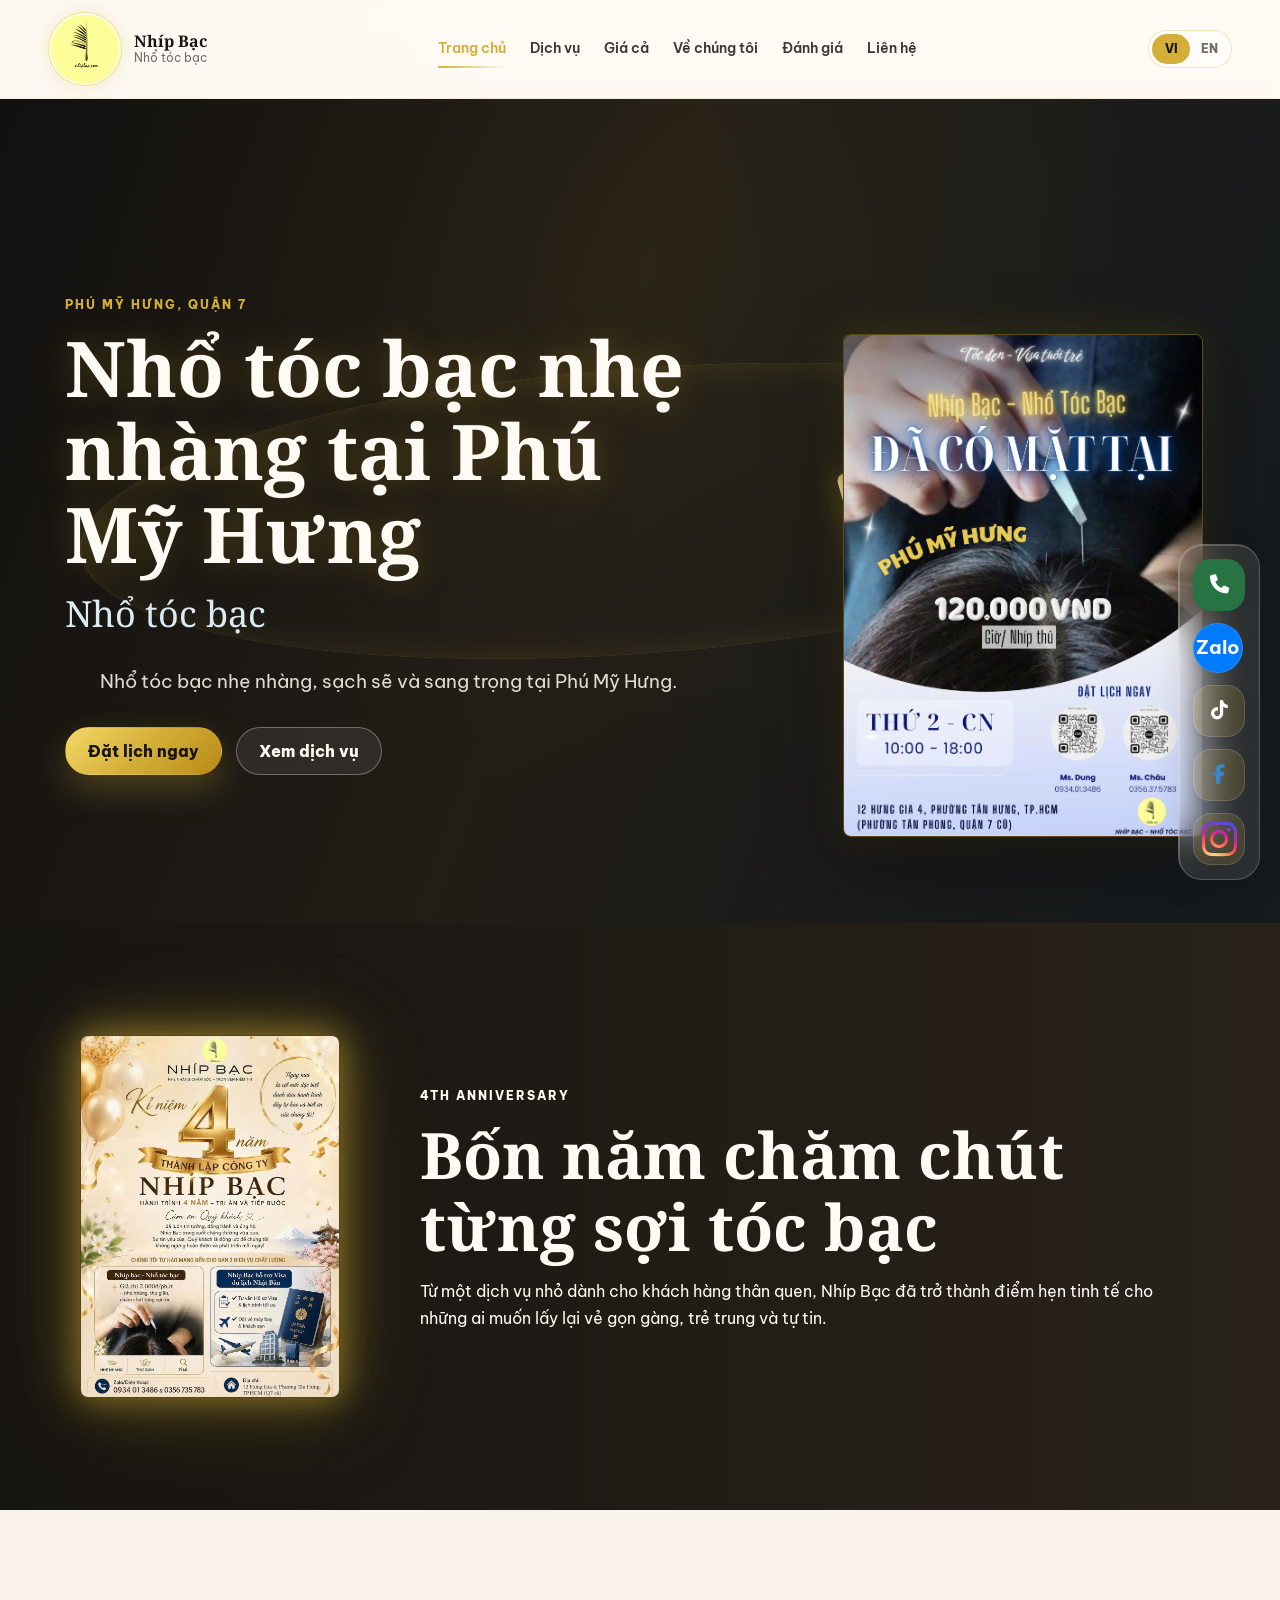
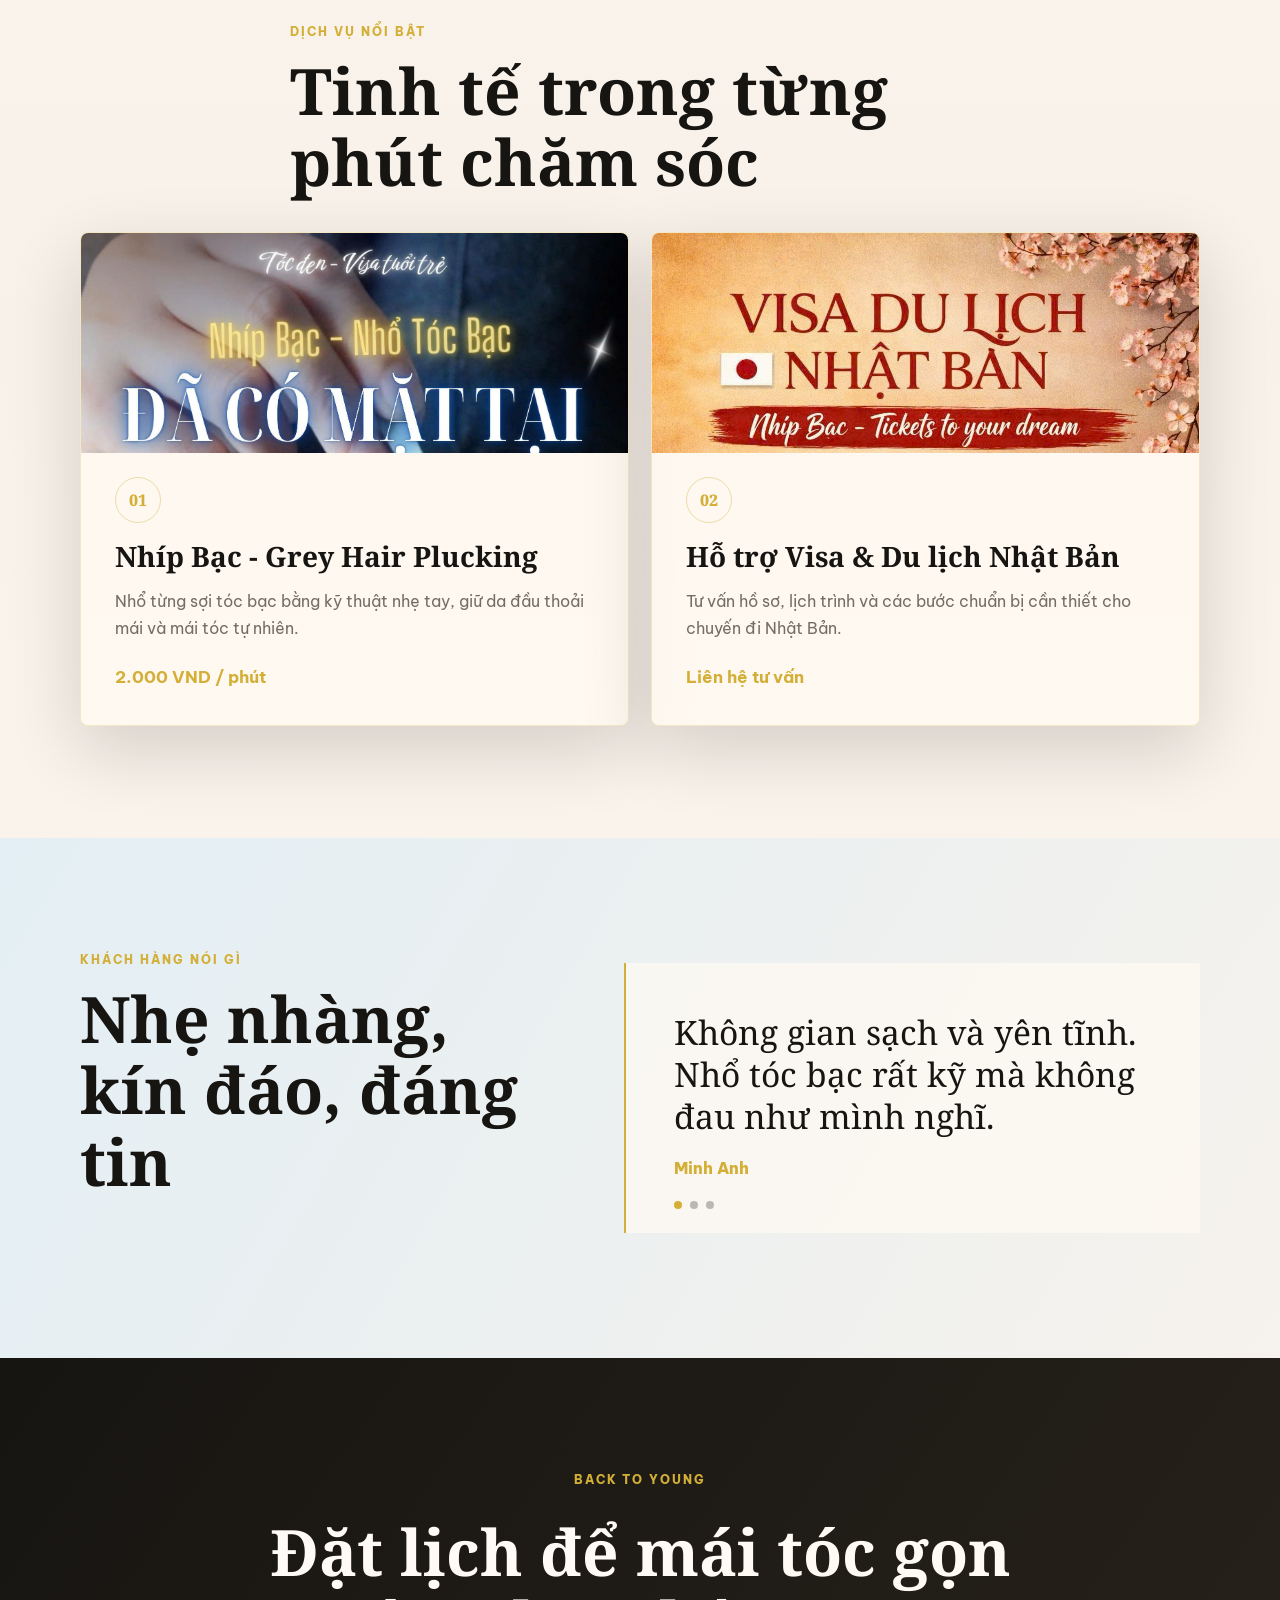
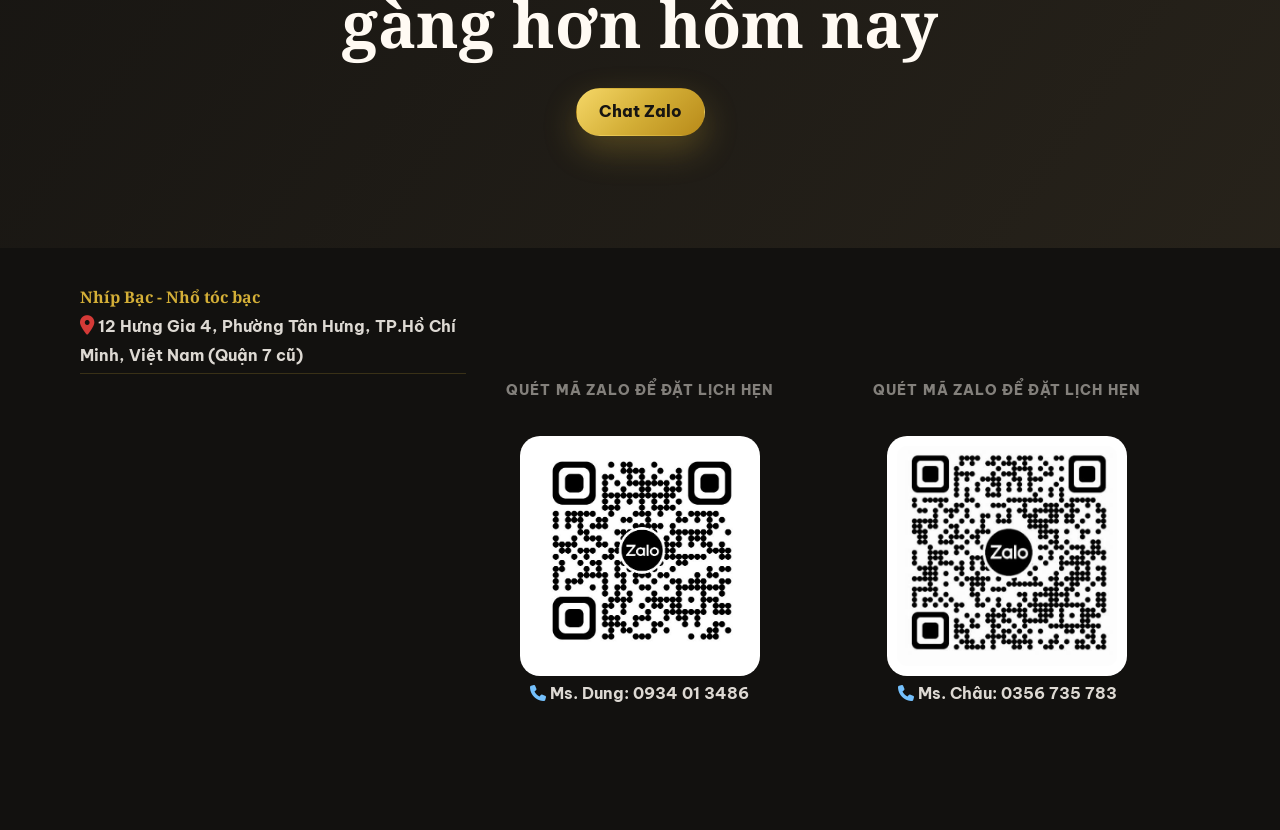
==== index.html @ 54afcd98 "Configurate your phone" ====
<!DOCTYPE html>
<html lang="vi">
  <head>
    <meta charset="UTF-8" />
    <meta name="viewport" content="width=device-width, initial-scale=1.0" />
    
    <!-- Google adsense -->
    <meta name="google-adsense-account" content="ca-pub-2031214657918526">
    
    <title>Nhổ tóc bạc HCM | Nhíp Bạc - Phú Mỹ Hưng, Quận 7</title>
    <link rel="icon" type="image/jpg" href="./assets/nhip-bac-images/logo.jpg">
    <meta
      name="description"
      content="Nhíp Bạc - Grey Hair Plucking tại Phú Mỹ Hưng, Quận 7. Dịch vụ nhổ tóc bạc nhẹ nhàng, tinh tế, đặt lịch nhanh qua Zalo."
    />
    <link rel="canonical" href="https://nhipbac.com/" />
    <meta property="og:type" content="website" />
    <meta property="og:locale" content="vi_VN" />
    <meta property="og:title" content="Nhổ tóc bạc HCM | Nhíp Bạc" />
    <meta property="og:description" content="Dịch vụ nhổ tóc bạc thủ công, nhẹ nhàng tại Phú Mỹ Hưng, Quận 7." />
    <meta property="og:url" content="https://nhipbac.com/" />
    <meta property="og:image" content="https://nhipbac.com/assets/nhip-bac-images/poster-lam-viec.jpg" />
    <meta name="twitter:card" content="summary_large_image" />
    <script type="application/ld+json">
      {"@context":"https://schema.org","@type":"HairSalon","@id":"https://nhipbac.com/#business","name":"Nhíp Bạc","url":"https://nhipbac.com/","image":"https://nhipbac.com/assets/nhip-bac-images/logo.jpg","telephone":["+84934013486","+84356735783"],"priceRange":"2.000 VND/phút","address":{"@type":"PostalAddress","streetAddress":"12 Hưng Gia 4","addressLocality":"Phường Tân Hưng, Quận 7","addressRegion":"TP. Hồ Chí Minh","addressCountry":"VN"},"geo":{"@type":"GeoCoordinates","latitude":10.7324795,"longitude":106.7080122},"openingHoursSpecification":{"@type":"OpeningHoursSpecification","dayOfWeek":["Monday","Tuesday","Wednesday","Thursday","Friday","Saturday","Sunday"],"opens":"10:00","closes":"18:00"},"areaServed":["Phú Mỹ Hưng","Quận 7","TP. Hồ Chí Minh"],"hasOfferCatalog":{"@type":"OfferCatalog","name":"Dịch vụ Nhíp Bạc","itemListElement":{"@type":"Offer","price":"2000","priceCurrency":"VND","itemOffered":{"@type":"Service","name":"Nhổ tóc bạc"}}}}
    </script>
    <link rel="preconnect" href="https://fonts.googleapis.com" />
    <link rel="preconnect" href="https://fonts.gstatic.com" crossorigin />
    <link
      href="https://fonts.googleapis.com/css2?family=Be+Vietnam+Pro:wght@400;500;600;700;800&family=Noto+Serif:wght@600;700;800&display=swap"
      rel="stylesheet"
    />
    <link
      rel="stylesheet"
      href="https://cdnjs.cloudflare.com/ajax/libs/font-awesome/6.5.2/css/all.min.css"
    />
    <link rel="stylesheet" href="assets/css/styles.css" />
  </head>
  <body data-page="home">
    <header class="site-header">
      <a class="brand" href="index.html" aria-label="Nhíp Bạc home">
        <img class="brand-logo" src="assets/nhip-bac-images/logo.jpg" alt="Nhíp Bạc logo" />
        <span>
          <strong>Nhíp Bạc</strong>
          <small data-i18n data-vi="Nhổ tóc bạc" data-en="Grey Hair Plucking">Nhổ tóc bạc</small>
        </span>
      </a>
      <nav class="site-nav" id="siteNav" aria-label="Primary navigation">
        <a href="index.html" data-i18n data-vi="Trang chủ" data-en="Home">Trang chủ</a>
        <a href="services.html" data-i18n data-vi="Dịch vụ" data-en="Services">Dịch vụ</a>
        <a href="pricing.html" data-i18n data-vi="Giá cả" data-en="Pricing">Giá cả</a>
        <a href="about.html" data-i18n data-vi="Về chúng tôi" data-en="About">Về chúng tôi</a>
        <a href="reviews.html" data-i18n data-vi="Đánh giá" data-en="Reviews">Đánh giá</a>
        <a href="contact.html" data-i18n data-vi="Liên hệ" data-en="Contact">Liên hệ</a>
      </nav>
      <div class="header-actions">
        <div class="language-switch" aria-label="Language switcher">
          <button class="lang-btn is-active" type="button" data-lang="vi">VI</button>
          <button class="lang-btn" type="button" data-lang="en">EN</button>
        </div>
        <button class="nav-toggle" type="button" aria-label="Open menu" aria-expanded="false" aria-controls="siteNav">
          <span></span><span></span><span></span>
        </button>
      </div>
    </header>

    <main>
      <section class="hero home-hero">
        <canvas id="hairCanvas" class="hero-canvas" aria-hidden="true"></canvas>
        <div class="hero-orbit" aria-hidden="true">
          <div class="tweezer tweezer-a"></div>
          <div class="tweezer tweezer-b"></div>
          <div class="pearl pearl-one"></div>
          <div class="pearl pearl-two"></div>
        </div>
        <figure class="hero-poster reveal">
          <img src="assets/nhip-bac-images/poster-lam-viec.jpg" data-src-vi="assets/nhip-bac-images/poster-lam-viec.jpg" data-src-en="assets/nhip-bac-images/poster-lam-viec-eng.jpg" alt="Poster dịch vụ Nhíp Bạc - Nhổ tóc bạc" />
        </figure>
        <div class="hero-content reveal">
          <p class="eyebrow" data-i18n data-vi="Phú Mỹ Hưng, Quận 7" data-en="Phu My Hung, District 7">
            Phú Mỹ Hưng, Quận 7
          </p>
          <h1 class="hero-title">Nhổ tóc bạc nhẹ nhàng tại Phú Mỹ Hưng</h1>
          <p class="hero-kicker" data-i18n data-vi="Nhổ tóc bạc" data-en="Grey Hair Plucking">
            Nhổ tóc bạc
          </p>
          <p
            class="hero-copy"
            data-i18n
            data-vi="Nhổ tóc bạc nhẹ nhàng, sạch sẽ và sang trọng tại Phú Mỹ Hưng."
            data-en="Gentle, precise and elegant grey hair plucking in Phu My Hung."
          >
            Nhổ tóc bạc nhẹ nhàng, sạch sẽ và sang trọng tại Phú Mỹ Hưng.
          </p>
          <div class="hero-actions">
            <a class="btn btn-primary" href="https://zalo.me/0934013486" target="_blank" rel="noopener" data-i18n data-vi="Đặt lịch ngay" data-en="Book Now">
              Đặt lịch ngay
            </a>
            <a class="btn btn-ghost" href="services.html" data-i18n data-vi="Xem dịch vụ" data-en="View Services">Xem dịch vụ</a>
          </div>
        </div>
      </section>

      <section class="anniversary-section">
        <div class="container anniversary-grid">
          <figure class="poster-frame reveal">
            <img src="assets/nhip-bac-images/4-nam-nhip-bac.jpg" data-src-vi="assets/nhip-bac-images/4-nam-nhip-bac.jpg" data-src-en="assets/nhip-bac-images/4-nam-nhip-bac-eng.jpg" loading="lazy" alt="Poster kỷ niệm 4 năm Nhíp Bạc" />
          </figure>
          <div class="reveal">
            <p class="eyebrow" data-i18n data-vi="4th Anniversary" data-en="4th Anniversary">4th Anniversary</p>
            <h2 data-i18n data-vi="Bốn năm chăm chút từng sợi tóc bạc" data-en="Four years of careful grey hair care">
              Bốn năm chăm chút từng sợi tóc bạc
            </h2>
            <p
              data-i18n
              data-vi="Từ một dịch vụ nhỏ dành cho khách hàng thân quen, Nhíp Bạc đã trở thành điểm hẹn tinh tế cho những ai muốn lấy lại vẻ gọn gàng, trẻ trung và tự tin."
              data-en="From a small service for loyal guests, Nhip Bac has become an elegant appointment for people who want a cleaner, younger and more confident look."
            >
              Từ một dịch vụ nhỏ dành cho khách hàng thân quen, Nhíp Bạc đã trở thành điểm hẹn tinh tế cho những ai muốn lấy lại vẻ gọn gàng, trẻ trung và tự tin.
            </p>
          </div>
        </div>
      </section>

      <section class="section">
        <div class="container section-heading reveal">
          <p class="eyebrow" data-i18n data-vi="Dịch vụ nổi bật" data-en="Signature Services">Dịch vụ nổi bật</p>
          <h2 data-i18n data-vi="Tinh tế trong từng phút chăm sóc" data-en="Refined care, minute by minute">Tinh tế trong từng phút chăm sóc</h2>
        </div>
        <div class="container card-grid two">
          <article class="service-card tilt-card reveal">
            <img class="card-photo" src="assets/nhip-bac-images/poster-lam-viec.jpg" data-src-vi="assets/nhip-bac-images/poster-lam-viec.jpg" data-src-en="assets/nhip-bac-images/poster-lam-viec-eng.jpg" loading="lazy" alt="Dịch vụ nhổ tóc bạc tại Phú Mỹ Hưng" />
            <span class="card-icon">01</span>
            <h3 data-i18n data-vi="Nhíp Bạc - Grey Hair Plucking" data-en="Grey Hair Plucking">Nhíp Bạc - Grey Hair Plucking</h3>
            <p
              data-i18n
              data-vi="Nhổ từng sợi tóc bạc bằng kỹ thuật nhẹ tay, giữ da đầu thoải mái và mái tóc tự nhiên."
              data-en="Individual grey hair removal with a gentle touch, keeping the scalp comfortable and the hair natural."
            >
              Nhổ từng sợi tóc bạc bằng kỹ thuật nhẹ tay, giữ da đầu thoải mái và mái tóc tự nhiên.
            </p>
            <strong data-i18n data-vi="2.000 VND / phút" data-en="2.000 VND / minute">2.000 VND / phút</strong>
          </article>
          <article class="service-card tilt-card reveal">
            <img class="card-photo" src="assets/nhip-bac-images/post-visa.jpg" loading="lazy" alt="Hỗ trợ Visa và du lịch Nhật Bản" />
            <span class="card-icon">02</span>
            <h3 data-i18n data-vi="Hỗ trợ Visa & Du lịch Nhật Bản" data-en="Japan Visa & Travel Support">Hỗ trợ Visa & Du lịch Nhật Bản</h3>
            <p
              data-i18n
              data-vi="Tư vấn hồ sơ, lịch trình và các bước chuẩn bị cần thiết cho chuyến đi Nhật Bản."
              data-en="Guidance for documents, itinerary planning and practical preparation for trips to Japan."
            >
              Tư vấn hồ sơ, lịch trình và các bước chuẩn bị cần thiết cho chuyến đi Nhật Bản.
            </p>
            <strong data-i18n data-vi="Liên hệ tư vấn" data-en="Contact for consultation">Liên hệ tư vấn</strong>
          </article>
        </div>
      </section>

      <section class="section soft-band">
        <div class="container split">
          <div class="section-heading reveal">
            <p class="eyebrow" data-i18n data-vi="Khách hàng nói gì" data-en="Client Reviews">Khách hàng nói gì</p>
            <h2 data-i18n data-vi="Nhẹ nhàng, kín đáo, đáng tin" data-en="Gentle, discreet and trusted">Nhẹ nhàng, kín đáo, đáng tin</h2>
          </div>
          <div class="review-carousel reveal" aria-live="polite">
            <blockquote class="review-slide is-active">
              <p data-i18n data-vi="Không gian sạch và yên tĩnh. Nhổ tóc bạc rất kỹ mà không đau như mình nghĩ." data-en="The space is clean and calm. The plucking was careful and much gentler than I expected.">
                Không gian sạch và yên tĩnh. Nhổ tóc bạc rất kỹ mà không đau như mình nghĩ.
              </p>
              <cite>Minh Anh</cite>
            </blockquote>
            <blockquote class="review-slide">
              <p data-i18n data-vi="Tôi thích cách đặt lịch nhanh qua Zalo và phục vụ đúng giờ." data-en="I like the quick Zalo booking and punctual service.">
                Tôi thích cách đặt lịch nhanh qua Zalo và phục vụ đúng giờ.
              </p>
              <cite>Thanh Tâm</cite>
            </blockquote>
            <blockquote class="review-slide">
              <p data-i18n data-vi="Làm xong nhìn gọn gàng, tự nhiên, nhân viên rất nhẹ tay." data-en="The result looks neat and natural, and the staff is very gentle.">
                Làm xong nhìn gọn gàng, tự nhiên, nhân viên rất nhẹ tay.
              </p>
              <cite>Hoàng Vy</cite>
            </blockquote>
            <div class="carousel-dots" aria-hidden="true"></div>
          </div>
        </div>
      </section>

      <section class="cta-section">
        <div class="container cta-inner reveal">
          <p class="eyebrow">Back to Young</p>
          <h2 data-i18n data-vi="Đặt lịch để mái tóc gọn gàng hơn hôm nay" data-en="Book today for a cleaner, younger look">
            Đặt lịch để mái tóc gọn gàng hơn hôm nay
          </h2>
          <a class="btn btn-primary" href="https://zalo.me/0934013486" target="_blank" rel="noopener" data-i18n data-vi="Chat Zalo" data-en="Chat on Zalo">Chat Zalo</a>
        </div>
      </section>
    </main>

    <footer class="site-footer">
      <div class="container footer-grid">

        <div>
          <strong data-i18n data-vi="Nhíp Bạc - Nhổ tóc bạc" data-en="Nhíp Bạc - Grey Hair Plucking">Nhíp Bạc - Nhổ tóc bạc</strong>
          <a
            class="footer-location"
            href="https://maps.google.com/?q=12+Hung+Gia+4+Street+Tan+Hung+Quan+7+HCM"
            target="_blank"
            rel="noopener"
          >
            <span class="location-icon">
              <i class="fa-solid fa-location-dot"></i>
            </span>

            <span
              data-i18n
              data-vi="12 Hưng Gia 4, Phường Tân Hưng, TP.Hồ Chí Minh, Việt Nam (Quận 7 cũ)"
              data-en="No.12 Hung Gia 4 Street, Tan Hung Ward, Ho Chi Minh City, Viet Nam"
              
            >
              12 Hưng Gia 4, Phường Tân Hưng, TP.Hồ Chí Minh, Việt Nam (Quận 7 cũ)
            </span>
             <!-- Map  -->
            <section class="map-section">
            <iframe src="https://www.google.com/maps/embed?pb=!1m18!1m12!1m3!1d3920.0259807161297!2d106.7080122!3d10.732479499999998!2m3!1f0!2f0!3f0!3m2!1i1024!2i768!4f13.1!3m3!1m2!1s0x31752f088bd60773%3A0x41330db82562dcb8!2zTmjhu5UgdMOzYyBi4bqhYyAtIE5ow61wIELhuqFj!5e0!3m2!1sen!2s!4v1779809642524!5m2!1sen!2s" width="600" height="450" style="border:0;" allowfullscreen="" loading="lazy" referrerpolicy="no-referrer-when-downgrade"></iframe>
          </section>
          </a>
        </div>

        <!-- QR Zalo -->
        <div class="footer-qr">
          <p
            class="qr-title"
            data-i18n
            data-vi="Quét mã Zalo để đặt lịch hẹn"
            data-en="Scan Zalo QR for booking"
          >
            Quét mã Zalo để đặt lịch hẹn
          </p>

          <img
            src="assets/nhip-bac-images/zalo-qr.png"
            alt="Zalo QR"
            loading="lazy"
          />
          <a href="tel:0934013486"><i class="fa-solid fa-phone" style="color: rgb(116, 192, 252);"></i> Ms. Dung: 0934 01 3486</a>
          
        </div>
        <!-- QR Zalo -->
        <div class="footer-qr">
          <p
            class="qr-title"
            data-i18n
            data-vi="Quét mã Zalo để đặt lịch hẹn"
            data-en="Scan Zalo QR for booking"
          >
            Quét mã Zalo để đặt lịch hẹn
          </p>

          <img
            src="assets/nhip-bac-images/zalo-qr1.png"
            alt="Zalo QR"
            loading="lazy"
          />
          <a href="tel:0356735783"><i class="fa-solid fa-phone" style="color: rgb(116, 192, 252);"></i> Ms. Châu: 0356 735 783</a>
        </div>

        
      </div>
    </footer>
  
    <!-- Icon floating dock -->
    <div class="social-floating-dock" id="socialDock">
      <div class="dock-phone-group" data-phone-dock>
        <div class="dock-phone-options" aria-label="Chọn số điện thoại">
          <a class="dock-phone-option" href="tel:0934013486" data-contact-phone="dung" aria-label="Gọi Ms. Dung 0934 013 486"><i class="fa-solid fa-phone" aria-hidden="true"></i><span class="dock-phone-text">Ms. Dung · 0934 013 486</span></a>
          <a class="dock-phone-option" href="tel:0356735783" data-contact-phone="chau" aria-label="Gọi Ms. Châu 0356 735 783"><i class="fa-solid fa-phone" aria-hidden="true"></i><span class="dock-phone-text">Ms. Châu · 0356 735 783</span></a>
        </div>
        <button type="button" class="dock-item dock-phone" aria-label="Mở lựa chọn số điện thoại" aria-expanded="false" aria-haspopup="true"><i class="fa-solid fa-phone" aria-hidden="true"></i><span class="dock-label">Gọi điện</span></button>
      </div>
      <a class="dock-item"
          href="https://zalo.me/0934013486"
          target="_blank"
          rel="noopener"
          aria-label="Zalo"
          style="
            background-color: #007AFF;
            color: white;
            border-radius: 50%;
            width: 50px;
            height: 50px;
            display: flex;
            align-items: center;
            justify-content: center;
            font-weight: bold;">
          <span>Zalo</span>
          <span class="dock-label">Zalo</span>
      </a>

      <a class="dock-item" href="https://tiktok.com/@nhipbac" target="_blank" rel="noopener" aria-label="TikTok">
        <i class="fa-brands fa-tiktok"></i>
        <span class="dock-label">TikTok</span>
      </a>
      <a class="dock-item" href="https://facebook.com/nhipbac" target="_blank" rel="noopener" aria-label="Facebook">
        <i class="fa-brands fa-facebook-f" style="color: rgb(53, 138, 207);"></i>
        <span class="dock-label">Facebook</span>
      </a>
      <a class="dock-item" href="https://instagram.com/nhipbac" target="_blank" rel="noopener" aria-label="Instagram">
        <i class="fa-brands fa-instagram insta-icon"></i>

        <style>
        .insta-icon {
          font-size: 40px;
          background: radial-gradient(circle at 30% 107%,
            #fdf497 0%,
            #fdf497 5%,
            #fd5949 45%,
            #d6249f 60%,
            #285AEB 90%);
            
          -webkit-background-clip: text;
          -webkit-text-fill-color: transparent;
        }
        </style>
        <span class="dock-label">Instagram</span>
      </a>
    </div>
    
    <script src="assets/js/main.js" defer></script>
    <script src="https://cdn.jsdelivr.net/npm/gsap@3/dist/gsap.min.js"></script>
  </body>
</html>
---- assets/css/styles.css ----
:root {
  --gold: #d4af37;
  --gold-bright: #e8b923;
  --cream: #f8f1e9;
  --ivory: #fffaf3;
  --ink: #171512;
  --charcoal: #282521;
  --muted: #746d63;
  --success: #287344;
  --success-strong: #1f5f38;
  --blue: #dceaf2;
  --line: rgba(212, 175, 55, 0.28);
  --shadow: 0 24px 70px rgba(23, 21, 18, 0.16);
  --radius: 8px;
}

* {
  box-sizing: border-box;
}

html {
  scroll-behavior: smooth;
}

body {
  margin: 0;
  color: var(--ink);
  background:
    radial-gradient(circle at top left, rgba(220, 234, 242, 0.62), transparent 34rem),
    linear-gradient(180deg, #fffaf3 0%, var(--cream) 48%, #fffaf3 100%);
  font-family: "Be Vietnam Pro", system-ui, -apple-system, BlinkMacSystemFont, "Segoe UI", sans-serif;
  line-height: 1.65;
}

body.nav-open {
  overflow: hidden;
}

a {
  color: inherit;
  text-decoration: none;
}

img,
iframe {
  max-width: 100%;
}

button,
input,
select,
textarea {
  font: inherit;
}

.container {
  width: min(1120px, calc(100% - 32px));
  margin: 0 auto;
}

.site-header {
  position: sticky;
  top: 0;
  z-index: 50;
  display: flex;
  align-items: center;
  justify-content: space-between;
  gap: 18px;
  min-height: 76px;
  padding: 12px clamp(16px, 4vw, 48px);
  border-bottom: 1px solid rgba(212, 175, 55, 0.18);
  background: rgba(255, 250, 243, 0.88);
  backdrop-filter: blur(18px);
}

.brand {
  display: inline-flex;
  align-items: center;
  gap: 12px;
  min-width: max-content;
}

.brand-logo,
.brand-mark {
  width: 74px;
  height: 74px;
  border: 1px solid var(--line);
  border-radius: 50%;
  box-shadow: 0 0 22px rgba(212, 175, 55, 0.2);
}

.brand-logo {
  display: block;
  object-fit: cover;
  object-position: center;
  background: #fbf58a;
  position: relative;
  cursor: crosshair;
}

.magnifier-lens {
  position: fixed;
  width: 120px;
  height: 120px;
  border: 2px solid rgba(212, 175, 55, 0.6);
  border-radius: 50%;
  background-size: 264px 264px;
  background-repeat: no-repeat;
  pointer-events: none;
  z-index: 150;
  box-shadow: 0 0 20px rgba(212, 175, 55, 0.4), inset 0 0 20px rgba(0, 0, 0, 0.2);
  opacity: 0;
  transition: opacity 0.2s ease;
  backdrop-filter: blur(0.5px);
}

.magnifier-lens.active {
  opacity: 1;
}

.brand-mark {
  display: grid;
  place-items: center;
  color: var(--gold);
  background: linear-gradient(145deg, #282521, #0f0e0d);
  font-family: "Noto Serif", serif;
  font-size: 0.8rem;
  font-weight: 700;
}

.brand strong {
  display: block;
  font-family: "Noto Serif", serif;
  font-size: 1rem;
  line-height: 1.1;
}

.brand small {
  display: block;
  color: var(--muted);
  font-size: 0.76rem;
  line-height: 1.2;
}

.site-nav {
  display: flex;
  align-items: center;
  justify-content: center;
  gap: clamp(12px, 2vw, 24px);
  flex: 1;
}

.site-nav a {
  position: relative;
  color: #3b3731;
  font-size: 0.9rem;
  font-weight: 600;
  white-space: nowrap;
}

.site-nav a::after {
  position: absolute;
  left: 0;
  bottom: -7px;
  width: 0;
  height: 2px;
  content: "";
  background: linear-gradient(90deg, var(--gold), transparent);
  transition: width 0.22s ease;
}

.site-nav a.is-active {
  color: var(--gold);
}

.site-nav a:hover::after,
.site-nav a.is-active::after {
  width: 100%;
}

.header-actions {
  display: flex;
  align-items: center;
  gap: 10px;
}

.language-switch {
  display: inline-flex;
  padding: 3px;
  border: 1px solid rgba(212, 175, 55, 0.3);
  border-radius: 999px;
  background: rgba(255, 255, 255, 0.58);
}

.lang-btn {
  min-width: 38px;
  min-height: 30px;
  border: 0;
  border-radius: 999px;
  color: var(--muted);
  background: transparent;
  cursor: pointer;
  font-size: 0.78rem;
  font-weight: 800;
}

.lang-btn.is-active {
  color: var(--ink);
  background: var(--gold);
}

.nav-toggle {
  display: none;
  width: 42px;
  height: 42px;
  place-items: center;
  border: 1px solid rgba(212, 175, 55, 0.35);
  border-radius: 50%;
  background: rgba(255, 250, 243, 0.8);
  cursor: pointer;
}

.nav-toggle span {
  display: block;
  width: 18px;
  height: 2px;
  margin: 3px auto;
  background: var(--ink);
  transition: transform 0.2s ease, opacity 0.2s ease;
}

.hero {
  position: relative;
  display: grid;
  min-height: calc(100svh - 76px);
  place-items: center;
  overflow: hidden;
  padding: clamp(72px, 12vw, 132px) 16px 84px;
  color: var(--ivory);
  background:
    linear-gradient(110deg, rgba(18, 17, 15, 0.92) 0%, rgba(36, 31, 24, 0.76) 45%, rgba(19, 28, 34, 0.72) 100%),
    radial-gradient(circle at 50% 20%, rgba(232, 185, 35, 0.2), transparent 34rem),
    #171512;
  isolation: isolate;
}

.hero::before {
  position: absolute;
  inset: 5%;
  z-index: -1;
  content: "";
  border: 1px solid rgba(212, 175, 55, 0.18);
  border-radius: 50%;
  transform: rotateX(68deg) rotateZ(-18deg);
  box-shadow: inset 0 0 80px rgba(212, 175, 55, 0.12);
}

.hero-canvas {
  position: absolute;
  inset: 0;
  width: 100%;
  height: 100%;
  opacity: 0.78;
}

.hero-content {
  position: relative;
  z-index: 3;
  width: min(720px, 100%);
  margin-right: min(34vw, 430px);
  text-align: left;
}

.eyebrow {
  margin: 0 0 12px;
  color: var(--gold);
  font-size: 0.78rem;
  font-weight: 800;
  letter-spacing: 0.16em;
  text-transform: uppercase;
}

.hero h1,
.page-hero h1 {
  margin: 0;
  font-family: "Noto Serif", serif;
  font-weight: 700;
  line-height: 1;
}

.hero h1 {
  font-size: clamp(4rem, 13vw, 11rem);
  text-shadow: 0 0 32px rgba(232, 185, 35, 0.25);
}

.hero h1.hero-title {
  max-width: 620px;
  font-size: clamp(2.8rem, 6vw, 5.4rem);
  line-height: 1.08;
}

.hero-kicker {
  margin: 8px 0 0;
  color: var(--blue);
  font-family: "Noto Serif", serif;
  font-size: clamp(1.3rem, 3vw, 2.25rem);
}

.hero-copy {
  max-width: 650px;
  margin: 22px auto 0;
  color: rgba(255, 250, 243, 0.86);
  font-size: clamp(1rem, 2vw, 1.2rem);
}

.hero-actions,
.cta-inner {
  display: flex;
  flex-wrap: wrap;
  align-items: center;
  justify-content: center;
  gap: 14px;
  margin-top: 30px;
}

.hero .hero-actions {
  justify-content: flex-start;
}

.hero-poster {
  position: absolute;
  right: clamp(18px, 6vw, 86px);
  bottom: clamp(28px, 7vw, 86px);
  z-index: 2;
  width: min(32vw, 360px);
  margin: 0;
  border: 1px solid rgba(232, 185, 35, 0.35);
  border-radius: var(--radius);
  overflow: hidden;
  background: #11100f;
  box-shadow: 0 26px 80px rgba(0, 0, 0, 0.42), 0 0 44px rgba(212, 175, 55, 0.16);
  transform: rotate(2deg);
}

.hero-poster img {
  display: block;
  width: 100%;
  aspect-ratio: 3 / 4.2;
  object-fit: cover;
  object-position: center top;
}

.btn {
  display: inline-flex;
  align-items: center;
  justify-content: center;
  min-height: 48px;
  padding: 0 22px;
  border: 1px solid transparent;
  border-radius: 999px;
  cursor: pointer;
  font-weight: 800;
  transition: transform 0.22s ease, box-shadow 0.22s ease, background 0.22s ease;
}

.btn:hover {
  transform: translateY(-2px);
}

.btn-primary {
  color: #171512;
  background: linear-gradient(135deg, #f5d767, var(--gold), #b88a19);
  box-shadow: 0 14px 34px rgba(212, 175, 55, 0.28);
}

.btn-ghost {
  color: var(--ivory);
  border-color: rgba(248, 241, 233, 0.32);
  background: rgba(255, 255, 255, 0.08);
}

.btn-ghost.dark {
  color: var(--ink);
  border-color: rgba(23, 21, 18, 0.18);
  background: rgba(255, 255, 255, 0.5);
}

.hero-orbit {
  position: absolute;
  inset: auto 8% 8% auto;
  width: min(42vw, 440px);
  aspect-ratio: 1;
  perspective: 1000px;
  pointer-events: none;
}

.tweezer {
  position: absolute;
  left: 42%;
  top: 10%;
  width: 18px;
  height: 72%;
  border-radius: 999px;
  background: linear-gradient(90deg, #fff4c2, var(--gold), #74520b);
  box-shadow: 0 0 28px rgba(232, 185, 35, 0.38);
  transform-origin: 50% 100%;
  animation: tweezerFloat 7s ease-in-out infinite;
}

.tweezer-a {
  transform: rotateZ(-16deg) rotateY(28deg);
}

.tweezer-b {
  transform: rotateZ(16deg) rotateY(-28deg);
  animation-delay: -1.8s;
}

.pearl {
  position: absolute;
  width: 10px;
  height: 10px;
  border-radius: 50%;
  background: var(--blue);
  box-shadow: 0 0 24px rgba(220, 234, 242, 0.72);
  animation: glintDrift 5s ease-in-out infinite;
}

.pearl-one {
  right: 18%;
  top: 24%;
}

.pearl-two {
  right: 54%;
  bottom: 16%;
  animation-delay: -2s;
}

@keyframes tweezerFloat {
  0%,
  100% {
    translate: 0 0;
  }
  50% {
    translate: 0 -18px;
  }
}

@keyframes glintDrift {
  0%,
  100% {
    transform: translate3d(0, 0, 0) scale(1);
    opacity: 0.55;
  }
  50% {
    transform: translate3d(14px, -18px, 36px) scale(1.4);
    opacity: 1;
  }
}

.section,
.anniversary-section,
.cta-section {
  padding: clamp(64px, 10vw, 112px) 0;
}

.section-heading {
  max-width: 700px;
  margin-bottom: 34px;
}

h2,
h3 {
  margin: 0 0 14px;
  color: var(--ink);
  font-family: "Noto Serif", serif;
  line-height: 1.12;
}

h2 {
  font-size: clamp(2rem, 5vw, 4rem);
}

h3 {
  font-size: clamp(1.25rem, 2.2vw, 1.75rem);
}

p {
  color: var(--muted);
}

.anniversary-section {
  background:
    linear-gradient(90deg, rgba(23, 21, 18, 0.96), rgba(42, 36, 27, 0.92)),
    var(--ink);
  color: var(--ivory);
}

.anniversary-grid {
  display: grid;
  grid-template-columns: minmax(130px, 260px) 1fr;
  gap: clamp(28px, 7vw, 80px);
  align-items: center;
}

.anniversary-grid h2,
.anniversary-grid p {
  color: var(--ivory);
}

.poster-frame {
  margin: 0;
  border: 1px solid rgba(232, 185, 35, 0.32);
  border-radius: var(--radius);
  overflow: hidden;
  background: #11100f;
  /* Radial Glow - multi-layer effect */
  box-shadow: 
    0 0 30px rgba(212, 175, 55, 0.4),
    0 0 60px rgba(212, 175, 55, 0.25),
    0 0 100px rgba(212, 175, 55, 0.15),
    0 24px 80px rgba(0, 0, 0, 0.34);
  cursor: pointer;
  transition: transform 0.3s ease, box-shadow 0.3s ease;
  position: relative;
  animation: posterFloat 3s ease-in-out infinite;
  filter: drop-shadow(0 0 20px rgba(212, 175, 55, 0.2));
}

.poster-frame::before {
  content: '';
  position: absolute;
  top: 0;
  left: -100%;
  width: 100%;
  height: 100%;
  background: linear-gradient(
    90deg,
    transparent,
    rgba(255, 255, 255, 0.15),
    transparent
  );
  animation: posterShimmer 3s ease-in-out infinite;
  pointer-events: none;
  z-index: 1;
}

/* Rim Light Effect */
.poster-frame::after {
  content: '';
  position: absolute;
  top: 0;
  left: 0;
  right: 0;
  bottom: 0;
  border-radius: var(--radius);
  background: radial-gradient(
    ellipse 100% 50% at 50% 0%,
    rgba(255, 255, 255, 0.15),
    rgba(212, 175, 55, 0.1) 30%,
    transparent 70%
  );
  pointer-events: none;
  z-index: 2;
  animation: rimLightFlicker 4s ease-in-out infinite;
}

.poster-frame:hover {
  transform: scale(1.02);
  box-shadow: 
    0 0 40px rgba(212, 175, 55, 0.6),
    0 0 80px rgba(212, 175, 55, 0.35),
    0 0 120px rgba(212, 175, 55, 0.2),
    0 32px 100px rgba(0, 0, 0, 0.45);
  filter: drop-shadow(0 0 30px rgba(212, 175, 55, 0.35));
}

.poster-frame img {
  display: block;
  width: 100%;
  aspect-ratio: 3 / 4.2;
  object-fit: cover;
  object-position: center top;
  cursor: pointer;
  position: relative;
  z-index: 0;
}

@keyframes posterFloat {
  0%, 100% {
    transform: translateY(0px);
  }
  50% {
    transform: translateY(-8px);
  }
}

@keyframes posterShimmer {
  0% {
    left: -100%;
  }
  50% {
    left: 100%;
  }
  100% {
    left: 100%;
  }
}

@keyframes rimLightFlicker {
  0%, 100% {
    opacity: 0.8;
  }
  50% {
    opacity: 1;
  }
}

/* Poster lightbox modal */
.poster-modal {
  position: fixed;
  inset: 0;
  background: rgba(0, 0, 0, 0.85);
  display: none;
  align-items: center;
  justify-content: center;
  z-index: 100;
  padding: 20px;
  animation: fadeIn 0.3s ease;
}

.poster-modal.active {
  display: flex;
}

.poster-modal img {
  max-width: 90vw;
  max-height: 90vh;
  object-fit: contain;
  border-radius: 12px;
  animation: slideUp 0.3s ease;
}

.poster-modal-close {
  position: absolute;
  top: 24px;
  right: 24px;
  width: 40px;
  height: 40px;
  background: rgba(255, 255, 255, 0.1);
  border: 1px solid rgba(255, 255, 255, 0.2);
  border-radius: 50%;
  cursor: pointer;
  display: flex;
  align-items: center;
  justify-content: center;
  color: white;
  font-size: 24px;
  transition: all 0.3s ease;
}

.poster-modal-close:hover {
  background: rgba(255, 255, 255, 0.2);
  transform: rotate(90deg);
}

@keyframes fadeIn {
  from {
    opacity: 0;
  }
  to {
    opacity: 1;
  }
}

@keyframes slideUp {
  from {
    transform: translateY(20px);
    opacity: 0;
  }
  to {
    transform: translateY(0);
    opacity: 1;
  }
}

.card-grid {
  display: grid;
  gap: 22px;
}

.card-grid.two {
  grid-template-columns: repeat(2, minmax(0, 1fr));
}

.card-grid.three {
  grid-template-columns: repeat(3, minmax(0, 1fr));
}

.service-card,
.review-card,
.pricing-card,
.detail-panel,
.booking-form,
.contact-panel {
  border: 1px solid rgba(212, 175, 55, 0.24);
  border-radius: var(--radius);
  background: rgba(255, 250, 243, 0.78);
  box-shadow: var(--shadow);
}

.service-card,
.review-card {
  min-height: 270px;
  padding: clamp(22px, 4vw, 34px);
}

.service-card {
  overflow: hidden;
  transform-style: preserve-3d;
}

.card-photo {
  display: block;
  width: calc(100% + clamp(44px, 8vw, 68px));
  max-width: none;
  height: 220px;
  margin: calc(clamp(22px, 4vw, 34px) * -1) calc(clamp(22px, 4vw, 34px) * -1) 24px;
  object-fit: cover;
  object-position: center top;
}

.service-card p,
.review-card p {
  margin-bottom: 22px;
}

.service-card strong {
  color: var(--gold);
  font-size: 1.05rem;
}

.card-icon {
  display: inline-grid;
  min-width: 46px;
  min-height: 46px;
  margin-bottom: 18px;
  place-items: center;
  border: 1px solid rgba(212, 175, 55, 0.4);
  border-radius: 50%;
  color: var(--gold);
  font-family: "Noto Serif", serif;
  font-weight: 800;
}

.soft-band {
  background:
    linear-gradient(120deg, rgba(220, 234, 242, 0.58), rgba(248, 241, 233, 0.78)),
    #edf5f8;
}

.split {
  display: grid;
  grid-template-columns: 0.9fr 1.1fr;
  gap: clamp(28px, 6vw, 72px);
  align-items: center;
}

.review-carousel {
  position: relative;
  min-height: 270px;
  padding: clamp(28px, 5vw, 48px);
  border-left: 2px solid var(--gold);
  background: rgba(255, 250, 243, 0.72);
}

.review-slide {
  position: absolute;
  inset: clamp(28px, 5vw, 48px);
  margin: 0;
  opacity: 0;
  transform: translateY(18px);
  transition: opacity 0.35s ease, transform 0.35s ease;
}

.review-slide.is-active {
  opacity: 1;
  transform: translateY(0);
}

.review-slide p {
  margin: 0 0 18px;
  color: var(--ink);
  font-family: "Noto Serif", serif;
  font-size: clamp(1.4rem, 3vw, 2.1rem);
  line-height: 1.25;
}

cite {
  color: var(--gold);
  font-style: normal;
  font-weight: 800;
}

.carousel-dots {
  position: absolute;
  left: clamp(28px, 5vw, 48px);
  bottom: 24px;
  display: flex;
  gap: 8px;
}

.carousel-dots span {
  width: 8px;
  height: 8px;
  border-radius: 50%;
  background: rgba(23, 21, 18, 0.28);
}

.carousel-dots span.is-active {
  background: var(--gold);
}

.cta-section {
  color: var(--ivory);
  background:
    linear-gradient(125deg, rgba(23, 21, 18, 0.95), rgba(42, 37, 28, 0.82)),
    #171512;
  text-align: center;
}

.cta-inner {
  flex-direction: column;
  margin-top: 0;
}

.cta-inner h2 {
  max-width: 760px;
  color: var(--ivory);
}

.page-hero {
  padding: clamp(86px, 13vw, 150px) 0 clamp(58px, 8vw, 96px);
  color: var(--ivory);
  background:
    linear-gradient(105deg, rgba(23, 21, 18, 0.93), rgba(31, 40, 43, 0.76)),
    radial-gradient(circle at 82% 30%, rgba(212, 175, 55, 0.22), transparent 26rem),
    #171512;
}

.page-hero h1 {
  max-width: 850px;
  color: var(--ivory);
  font-size: clamp(2.6rem, 7vw, 6.4rem);
}

.page-hero p:not(.eyebrow) {
  max-width: 720px;
  color: rgba(255, 250, 243, 0.78);
  font-size: 1.08rem;
}

.service-detail-list {
  display: grid;
  gap: 24px;
}

.detail-panel {
  padding: clamp(26px, 5vw, 48px);
}

.detail-image {
  float: right;
  width: min(34%, 260px);
  margin: 0 0 20px 28px;
  border: 1px solid rgba(212, 175, 55, 0.28);
  border-radius: var(--radius);
  overflow: hidden;
  box-shadow: 0 18px 46px rgba(23, 21, 18, 0.14);
}

.detail-image img {
  display: block;
  width: 100%;
  aspect-ratio: 3 / 4.2;
  object-fit: cover;
  object-position: center top;
}

.check-list {
  display: grid;
  gap: 12px;
  margin: 24px 0 30px;
  padding: 0;
  list-style: none;
}

.check-list li {
  position: relative;
  padding-left: 28px;
  color: #4d473f;
}

.check-list li::before {
  position: absolute;
  left: 0;
  top: 0.15em;
  color: var(--gold);
  content: "✦";
}

.pricing-wrap {
  display: grid;
  grid-template-columns: 0.85fr 1.15fr;
  gap: 24px;
  align-items: stretch;
}

.pricing-card {
  padding: clamp(28px, 5vw, 46px);
}

.pricing-card.featured {
  color: var(--ivory);
  background:
    linear-gradient(145deg, rgba(23, 21, 18, 0.98), rgba(45, 39, 29, 0.94)),
    var(--ink);
}

.pricing-card.featured h2,
.pricing-card.featured p {
  color: var(--ivory);
}

.price {
  margin: 20px 0;
  color: var(--gold);
  font-family: "Noto Serif", serif;
  font-size: clamp(2.8rem, 7vw, 4.8rem);
  font-weight: 700;
  line-height: 1;
}

.price span {
  display: block;
  margin-top: 8px;
  color: rgba(255, 250, 243, 0.8);
  font-family: "Be Vietnam Pro", sans-serif;
  font-size: 0.96rem;
}

.price-table {
  display: grid;
  border: 1px solid rgba(212, 175, 55, 0.24);
  border-radius: var(--radius);
  overflow: hidden;
  background: rgba(255, 250, 243, 0.76);
  box-shadow: var(--shadow);
}

.table-row {
  display: grid;
  grid-template-columns: 1fr auto;
  gap: 18px;
  align-items: center;
  padding: 22px clamp(18px, 4vw, 34px);
  border-bottom: 1px solid rgba(212, 175, 55, 0.18);
}

.table-row:last-child {
  border-bottom: 0;
}

.table-row.head {
  color: var(--ivory);
  background: var(--ink);
  font-weight: 800;
}

.story-grid,
.contact-grid {
  display: grid;
  grid-template-columns: 0.95fr 1.05fr;
  gap: clamp(28px, 6vw, 72px);
  align-items: center;
}

.salon-visual {
  position: relative;
  min-height: 430px;
  margin: 0;
  overflow: hidden;
  border: 1px solid rgba(212, 175, 55, 0.25);
  border-radius: var(--radius);
  background:
    linear-gradient(180deg, rgba(220, 234, 242, 0.44), transparent 45%),
    linear-gradient(145deg, #2b2824, #11100f);
  box-shadow: var(--shadow);
}

.salon-visual img,
.contact-photo {
  display: block;
  width: 100%;
  height: 100%;
  object-fit: cover;
  object-position: center;
}

.shine-line {
  position: absolute;
  left: -18%;
  top: 0;
  width: 18%;
  height: 120%;
  background: linear-gradient(90deg, transparent, rgba(255, 255, 255, 0.22), transparent);
  transform: rotate(18deg);
  animation: shineSweep 6s ease-in-out infinite;
}

@keyframes shineSweep {
  0%,
  22% {
    left: -18%;
  }
  58%,
  100% {
    left: 118%;
  }
}

.commitments {
  display: flex;
  flex-wrap: wrap;
  gap: 10px;
  margin-top: 26px;
}

.commitments span {
  padding: 9px 14px;
  border: 1px solid rgba(212, 175, 55, 0.35);
  border-radius: 999px;
  background: rgba(255, 250, 243, 0.7);
  color: #4b453d;
  font-weight: 800;
}

.booking-form,
.contact-panel {
  padding: clamp(22px, 4vw, 36px);
}

.booking-form {
  display: grid;
  gap: 16px;
}

.booking-form label {
  display: grid;
  gap: 7px;
  color: #39342e;
  font-weight: 800;
}

.booking-form input,
.booking-form select,
.booking-form textarea {
  width: 100%;
  border: 1px solid rgba(23, 21, 18, 0.14);
  border-radius: var(--radius);
  padding: 13px 14px;
  color: var(--ink);
  background: rgba(255, 255, 255, 0.72);
  outline: none;
  transition: border-color 0.2s ease, box-shadow 0.2s ease;
}

.booking-form input:focus,
.booking-form select:focus,
.booking-form textarea:focus {
  border-color: var(--gold);
  box-shadow: 0 0 0 4px rgba(212, 175, 55, 0.13);
}

.contact-panel {
  display: grid;
  gap: 12px;
}

.contact-photo {
  height: 220px;
  border-radius: var(--radius);
  border: 1px solid rgba(212, 175, 55, 0.24);
}

.contact-panel a {
  color: var(--ink);
  font-weight: 800;
}

.qr-code {
  width: 190px;
  height: 190px;
  padding: 10px;
  border: 1px solid rgba(212, 175, 55, 0.32);
  border-radius: var(--radius);
  background: #fff;
}

.qr-codes-row {
  display: flex;
  gap: 20px;
  justify-content: center;
  flex-wrap: wrap;
  margin-top: 24px;
}

.qr-item {
  display: flex;
  flex-direction: column;
  align-items: center;
  gap: 12px;
}

.qr-item p {
  font-size: 0.9rem;
  font-weight: 600;
  margin: 0;
  text-align: center;
}

.map-section iframe {
  display: block;
  width: 100%;
  height: 380px;
  border: 0;
  filter: saturate(0.8) contrast(1.05);
}

.map-section {
  margin-top: 5px;
  padding-top: 40px;
  border-top: 1px solid rgba(212, 175, 55, 0.2);
}

.review-card span {
  display: block;
  margin-bottom: 16px;
  color: var(--gold);
}

.site-footer {
  padding: 36px 0;
  color: rgba(255, 250, 243, 0.8);
  background: #12110f;
}

.footer-grid {
  display: grid;
  grid-template-columns: 1fr auto 1fr;
  align-items: center;
  gap: 40px;
}

.site-footer strong {
  color: var(--gold);
  font-family: "Noto Serif", serif;
}

.site-footer p {
  margin: 8px 0 0;
  color: rgba(255, 250, 243, 0.68);
}

.site-footer a {
  display: block;
  color: rgba(255, 250, 243, 0.86);
  font-weight: 700;
}

.footer-location {
  display: inline-flex;
  align-items: flex-start;
  gap: 10px;

  color: inherit;
  text-decoration: none;

  transition:
    transform .3s ease,
    color .3s ease,
    opacity .3s ease;
}

.footer-location:hover {
  transform: translateY(-2px);
  color: #d4af37;
}


/* Underline the address text inside footer-location */
.footer-location > span:last-child {
  text-decoration: underline;
  text-decoration-thickness: 1px;
  text-decoration-color: var(--gold);
  text-underline-offset: 3px;
}


.location-icon {
  color: #d43a37;
  font-size: 1.2rem;

  animation: pulseLocation 2s infinite;
}

.footer-qr {
  display: flex;
  flex-direction: column;
  align-items: center;
  gap: 4px;
}

.qr-title {
  font-size: 0.9rem;
  font-weight: 800;
  letter-spacing: 0.08em;
  text-transform: uppercase;
  opacity: 0.7;
}

.footer-qr img {
  width: 240px;
  height: 240px;
  margin-top: 30px;
  object-fit: cover;
  border-radius: 20px;
  background: white;
  padding: 10px;
  transition:
    transform 0.4s ease,
    box-shadow 0.4s ease;
}

.footer-qr img:hover {
  transform: scale(1.06);
  box-shadow: 0 16px 40px rgba(255,255,255,0.18);
}

.social-floating-dock {
  position: fixed;
  right: 20px;
  bottom: max(20px, env(safe-area-inset-bottom));
  z-index: 60;
  display: flex;
  flex-direction: column;
  gap: 12px;
  padding: 14px;
  border-radius: 24px;
  background: rgba(255, 255, 255, 0.1);
  backdrop-filter: blur(20px);
  border: 1px solid rgba(255, 255, 255, 0.2);
  box-shadow: 0 8px 32px rgba(0, 0, 0, 0.1), inset 1px 1px 0 rgba(255, 255, 255, 0.2);
  opacity: 0;
  transition: transform 0.55s cubic-bezier(0.32, 0.72, 0, 1), opacity 0.45s ease;
  touch-action: none;
}

.social-floating-dock.hidden {
  transform: translateY(160px);   /* Trượt xuống dưới */
  opacity: 0;
  pointer-events: none;
}


.social-floating-dock.show {
  opacity: 1;
  transform: translateY(0);
}

.dock-item {
  position: relative;
  display: flex;
  align-items: center;
  justify-content: center;
  gap: 10px;
  width: 52px;
  height: 52px;
  border-radius: 18px;
  color: #fff;
  background: rgba(212, 175, 55, 0.15);
  border: 1px solid rgba(255, 255, 255, 0.15);
  transition: all 0.35s cubic-bezier(0.34, 1.56, 0.64, 1);
  cursor: pointer;
  text-decoration: none;
  font-size: 1.2rem;
  box-shadow: 0 4px 15px rgba(0, 0, 0, 0.1);

  opacity: 0;
  transform: scale(0.6) translateY(20px);
  transition: all 0.4s cubic-bezier(0.34, 1.56, 0.64, 1); /* bouncy effect */
}

.dock-phone-group {
  position: relative;
}

.dock-phone-options {
  position: absolute;
  right: calc(100% + 12px);
  bottom: 0;
  display: grid;
  gap: 8px;
  min-width: 210px;
  opacity: 0;
  pointer-events: none;
  transform: translateX(8px);
  transition: opacity 0.2s ease, transform 0.2s ease, visibility 0.2s ease;
  visibility: hidden;
}

.dock-phone-group:hover .dock-phone-options,
.dock-phone-group:focus-within .dock-phone-options,
.dock-phone-group.is-open .dock-phone-options {
  opacity: 1;
  pointer-events: auto;
  transform: translateX(0);
  visibility: visible;
}

.dock-phone-option {
  display: flex;
  align-items: center;
  gap: 10px;
  min-height: 48px;
  padding: 10px 14px;
  border: 1px solid var(--success);
  border-radius: 14px;
  background: var(--success);
  color: #fff;
  font-size: 0.9rem;
  font-weight: 600;
  white-space: nowrap;
}

.dock-phone-option:hover {
  background: var(--success-strong);
  border-color: var(--success-strong);
}

.dock-phone-option i {
  flex: 0 0 auto;
}

.dock-item.dock-phone {
  background: var(--success);
  border-color: var(--success);
  color: #fff;
}

.dock-item.dock-phone:hover {
  background: var(--success-strong);
  border-color: var(--success-strong);
}

.dock-item.show {
  opacity: 1;
  transform: scale(1) translateY(0);
}

/* Delay cho từng item */
.social-floating-dock .dock-item:nth-child(1) { transition-delay: 0.3s; }
.social-floating-dock .dock-item:nth-child(2) { transition-delay: 0.5s; }
.social-floating-dock .dock-item:nth-child(3) { transition-delay: 0.7s; }
.social-floating-dock .dock-item:nth-child(4) { transition-delay: 0.9s; }

.dock-item:hover {
  background: rgba(212, 175, 55, 0.3);
  border-color: rgba(255, 255, 255, 0.3);
  transform: scale(1.1) translateX(-8px);
  box-shadow: 0 8px 25px rgba(212, 175, 55, 0.25);
}

.dock-label {
  position: absolute;
  right: 100%;
  margin-right: 12px;
  padding: 6px 12px;
  border-radius: 12px;
  background: rgba(0, 0, 0, 0.6);
  backdrop-filter: blur(12px);
  font-size: 0.85rem;
  font-weight: 600;
  white-space: nowrap;
  opacity: 0;
  pointer-events: none;
  transition: opacity 0.3s ease;
  border: 1px solid rgba(255, 255, 255, 0.1);
}

.dock-label {
  position: absolute;
  right: 100%;
  margin-right: 12px;
  padding: 6px 12px;
  border-radius: 12px;
  background: rgba(0, 0, 0, 0.6);
  backdrop-filter: blur(12px);
  font-size: 0.85rem;
  font-weight: 600;
  white-space: nowrap;
  opacity: 0;
  pointer-events: none;
  transition: opacity 0.3s ease;
  border: 1px solid rgba(255, 255, 255, 0.1);
}

.dock-item:hover .dock-label {
  opacity: 1;
}

.reveal {
  opacity: 0;
  transform: translateY(24px);
  transition: opacity 0.7s ease, transform 0.7s ease;
}

.reveal.is-visible {
  opacity: 1;
  transform: translateY(0);
}

@media (max-width: 980px) {
  .site-nav {
    position: fixed;
    inset: 76px 0 auto 0;
    display: grid;
    gap: 0;
    padding: 18px 24px 28px;
    border-bottom: 1px solid rgba(212, 175, 55, 0.22);
    background: rgba(255, 250, 243, 0.98);
    box-shadow: 0 30px 70px rgba(23, 21, 18, 0.18);
    transform: translateY(-115%);
    transition: transform 0.24s ease;
  }

  .site-nav.is-open {
    transform: translateY(0);
  }

  .site-nav a {
    padding: 14px 0;
    border-bottom: 1px solid rgba(23, 21, 18, 0.08);
  }

  .nav-toggle {
    display: block;
  }

  .nav-open .nav-toggle span:nth-child(1) {
    transform: translateY(5px) rotate(45deg);
  }

  .nav-open .nav-toggle span:nth-child(2) {
    opacity: 0;
  }

  .nav-open .nav-toggle span:nth-child(3) {
    transform: translateY(-5px) rotate(-45deg);
  }

  .card-grid.three,
  .pricing-wrap,
  .story-grid,
  .contact-grid,
  .split {
    grid-template-columns: 1fr;
  }

  .hero-orbit {
    right: -8%;
    bottom: 0;
    opacity: 0.48;
  }

  .hero-content {
    width: min(680px, 100%);
    margin-right: 0;
    text-align: center;
  }

  .hero .hero-actions {
    justify-content: center;
  }

  .hero-poster {
    position: relative;
    right: auto;
    bottom: auto;
    width: min(360px, 78vw);
    margin: 34px auto 0;
    transform: none;
  }

  .detail-image {
    float: none;
    width: min(320px, 100%);
    margin: 0 0 24px;
  }

  .social-floating-dock {
    right: 16px;
    bottom: max(16px, env(safe-area-inset-bottom));
    padding: 12px;
    gap: 10px;
  }

  .dock-item {
    width: 50px;
    height: 50px;
    border-radius: 16px;
    font-size: 1.15rem;
  }
}

@media (max-width: 720px) {
  .site-header {
    min-height: 70px;
    padding-inline: 14px;
  }

  .brand small {
    display: none;
  }

  .language-switch {
    transform: scale(0.94);
    transform-origin: right center;
  }

  .hero {
    min-height: calc(100svh - 70px);
    padding-top: 62px;
  }

  .hero h1 {
    font-size: clamp(3.8rem, 22vw, 6.4rem);
  }

  .hero h1.hero-title {
    font-size: clamp(2.25rem, 10vw, 3.8rem);
  }

  .card-grid.two,
  .anniversary-grid {
    grid-template-columns: 1fr;
  }

  .poster-frame {
    max-width: 360px;
  }

  .table-row {
    grid-template-columns: 1fr;
    gap: 6px;
  }

  .footer-grid {
    grid-template-columns: 1fr;
    text-align: center;
  }

  .social-floating-dock {
    right: 12px;
    bottom: max(12px, env(safe-area-inset-bottom));
    padding: 10px;
    gap: 8px;
  }

  .dock-item {
    width: 48px;
    height: 48px;
    border-radius: 16px;
    font-size: 1.1rem;
  }

  .dock-label {
    display: none;
  }
}

@media (prefers-reduced-motion: reduce) {
  *,
  *::before,
  *::after {
    scroll-behavior: auto !important;
    animation-duration: 0.001ms !important;
    animation-iteration-count: 1 !important;
    transition-duration: 0.001ms !important;
  }
}

.booking-success-overlay {
  position: fixed;
  z-index: 300;
  inset: 0;
  display: grid;
  place-items: center;
  padding: 22px;
  background: rgba(23, 21, 18, 0.78);
  backdrop-filter: blur(9px);
  animation: success-fade-in 0.35s ease both;
}

.booking-form button[type="submit"].is-loading {
  display: inline-flex;
  align-items: center;
  justify-content: center;
  gap: 9px;
  cursor: wait;
  opacity: 0.82;
}

.booking-form button[type="submit"].is-loading:hover {
  transform: none;
}

.booking-spinner {
  width: 17px;
  height: 17px;
  border: 2px solid rgba(255, 255, 255, 0.45);
  border-top-color: #fff;
  border-radius: 50%;
  animation: booking-spin 0.7s linear infinite;
}

@keyframes booking-spin {
  to { transform: rotate(360deg); }
}

.booking-success-card {
  position: relative;
  width: min(520px, 100%);
  overflow: hidden;
  padding: clamp(30px, 7vw, 58px) clamp(24px, 6vw, 56px);
  border: 1px solid rgba(212, 175, 55, 0.65);
  border-radius: 18px;
  background: linear-gradient(145deg, #fffdf8, #f8f1e9);
  box-shadow: 0 28px 100px rgba(0, 0, 0, 0.35), 0 0 0 8px rgba(212, 175, 55, 0.08);
  text-align: center;
  animation: success-pop 0.55s cubic-bezier(0.22, 1, 0.36, 1) both;
}

.booking-success-card .eyebrow { position: relative; margin-bottom: 12px; }
.booking-success-card h2 { position: relative; margin: 0 0 12px; color: var(--ink); font-family: "Noto Serif", Georgia, serif; font-size: clamp(2rem, 7vw, 3.2rem); line-height: 1.05; }
.booking-success-card p:not(.eyebrow) { position: relative; margin: 0 auto 22px; max-width: 390px; color: var(--muted); }
.success-check { position: relative; display: grid; width: 72px; height: 72px; margin: 0 auto 22px; place-items: center; border-radius: 50%; background: var(--gold); color: #fff; font-size: 2.3rem; font-weight: 800; box-shadow: 0 0 0 10px rgba(212, 175, 55, 0.16), 0 10px 30px rgba(212, 175, 55, 0.35); animation: success-check 0.7s 0.2s ease both; }
.success-summary { position: relative; display: grid; gap: 3px; margin: 0 auto 24px; padding: 12px; border: 1px dashed rgba(23, 21, 18, 0.22); background: rgba(255, 255, 255, 0.52); }
.success-summary span { color: var(--muted); font-size: 0.72rem; text-transform: uppercase; letter-spacing: 0.1em; }
.success-summary strong { color: var(--ink); font-size: 0.9rem; letter-spacing: 0.04em; }
.success-spark { position: absolute; width: 180px; height: 180px; border-radius: 50%; background: radial-gradient(circle, rgba(232, 185, 35, 0.27), transparent 68%); pointer-events: none; }
.success-spark-one { top: -90px; left: -90px; }
.success-spark-two { right: -100px; bottom: -100px; }

@keyframes success-fade-in { from { opacity: 0; } to { opacity: 1; } }
@keyframes success-pop { from { opacity: 0; transform: translateY(18px) scale(0.94); } to { opacity: 1; transform: translateY(0) scale(1); } }
@keyframes success-check { from { opacity: 0; transform: scale(0.5) rotate(-18deg); } to { opacity: 1; transform: scale(1) rotate(0); } }

@media (prefers-reduced-motion: reduce) {
  .booking-success-overlay, .booking-success-card, .success-check { animation: none; }
}

/* Inline booking calendar */
.calendar-field {
  display: grid;
  gap: 8px;
}

.field-label {
  color: #39342e;
  font-weight: 800;
}

.calendar-trigger {
  width: 100%;
  padding: 14px 16px;
  border: 1px solid rgba(23, 21, 18, 0.18);
  border-radius: var(--radius);
  background: rgba(255, 255, 255, 0.72);
  color: var(--ink);
  font-weight: 700;
  text-align: left;
  cursor: pointer;
  transition: border-color 0.2s ease, box-shadow 0.2s ease, background 0.2s ease;
}

.calendar-trigger::after {
  float: right;
  color: var(--gold);
  content: "▾";
}

.calendar-trigger:hover,
.calendar-trigger[aria-expanded="true"] {
  border-color: var(--gold);
  background: #fffdf8;
  box-shadow: 0 0 0 4px rgba(212, 175, 55, 0.13);
}

.booking-calendar {
  display: none;
  width: 100%;
  padding: clamp(16px, 3vw, 24px);
  border: 1px solid rgba(23, 21, 18, 0.14);
  border-radius: var(--radius);
  background: rgba(255, 255, 255, 0.72);
  box-shadow: 0 12px 30px rgba(23, 21, 18, 0.06);
}

.booking-calendar.is-open {
  display: block;
}

.calendar-header {
  display: flex;
  align-items: center;
  justify-content: space-between;
  gap: 12px;
  margin-bottom: 18px;
}

.calendar-month {
  color: var(--ink);
  font-family: "Noto Serif", Georgia, serif;
  font-size: clamp(1.1rem, 3vw, 1.35rem);
  font-weight: 800;
  text-transform: capitalize;
}

.calendar-nav {
  display: flex;
  gap: 6px;
}

.calendar-nav button {
  display: grid;
  width: 38px;
  height: 38px;
  place-items: center;
  border: 1px solid rgba(23, 21, 18, 0.18);
  border-radius: 50%;
  background: transparent;
  color: var(--ink);
  cursor: pointer;
  transition: background 0.2s ease, color 0.2s ease;
}

.calendar-nav button:hover {
  background: var(--ink);
  color: var(--ivory);
}

.calendar-weekdays,
.calendar-grid {
  display: grid;
  grid-template-columns: repeat(7, minmax(0, 1fr));
  gap: 6px;
}

.calendar-weekdays {
  margin-bottom: 6px;
  color: var(--muted);
  font-size: 0.7rem;
  font-weight: 800;
  letter-spacing: 0.06em;
  text-align: center;
  text-transform: uppercase;
}

.calendar-day {
  min-height: clamp(40px, 7vw, 52px);
  border: 1px solid transparent;
  border-radius: 7px;
  background: transparent;
  color: var(--ink);
  cursor: pointer;
  font-weight: 700;
  transition: border-color 0.2s ease, background 0.2s ease, transform 0.2s ease;
}

.calendar-day:hover:not(:disabled) {
  border-color: var(--gold);
  background: rgba(212, 175, 55, 0.12);
  transform: translateY(-1px);
}

.calendar-day.is-today { border-color: rgba(212, 175, 55, 0.55); }
.calendar-day.is-selected { border-color: var(--gold); background: var(--gold); color: #fff; }
.calendar-day.is-outside { color: rgba(116, 109, 99, 0.35); }
.calendar-day:disabled { cursor: not-allowed; opacity: 0.35; }

.calendar-hint {
  margin: 14px 0 0;
  color: var(--muted);
  font-size: 0.78rem;
}

@media (max-width: 480px) {
  .booking-calendar { padding: 14px 10px; }
  .calendar-weekdays, .calendar-grid { gap: 3px; }
  .calendar-day { min-height: 42px; }
}
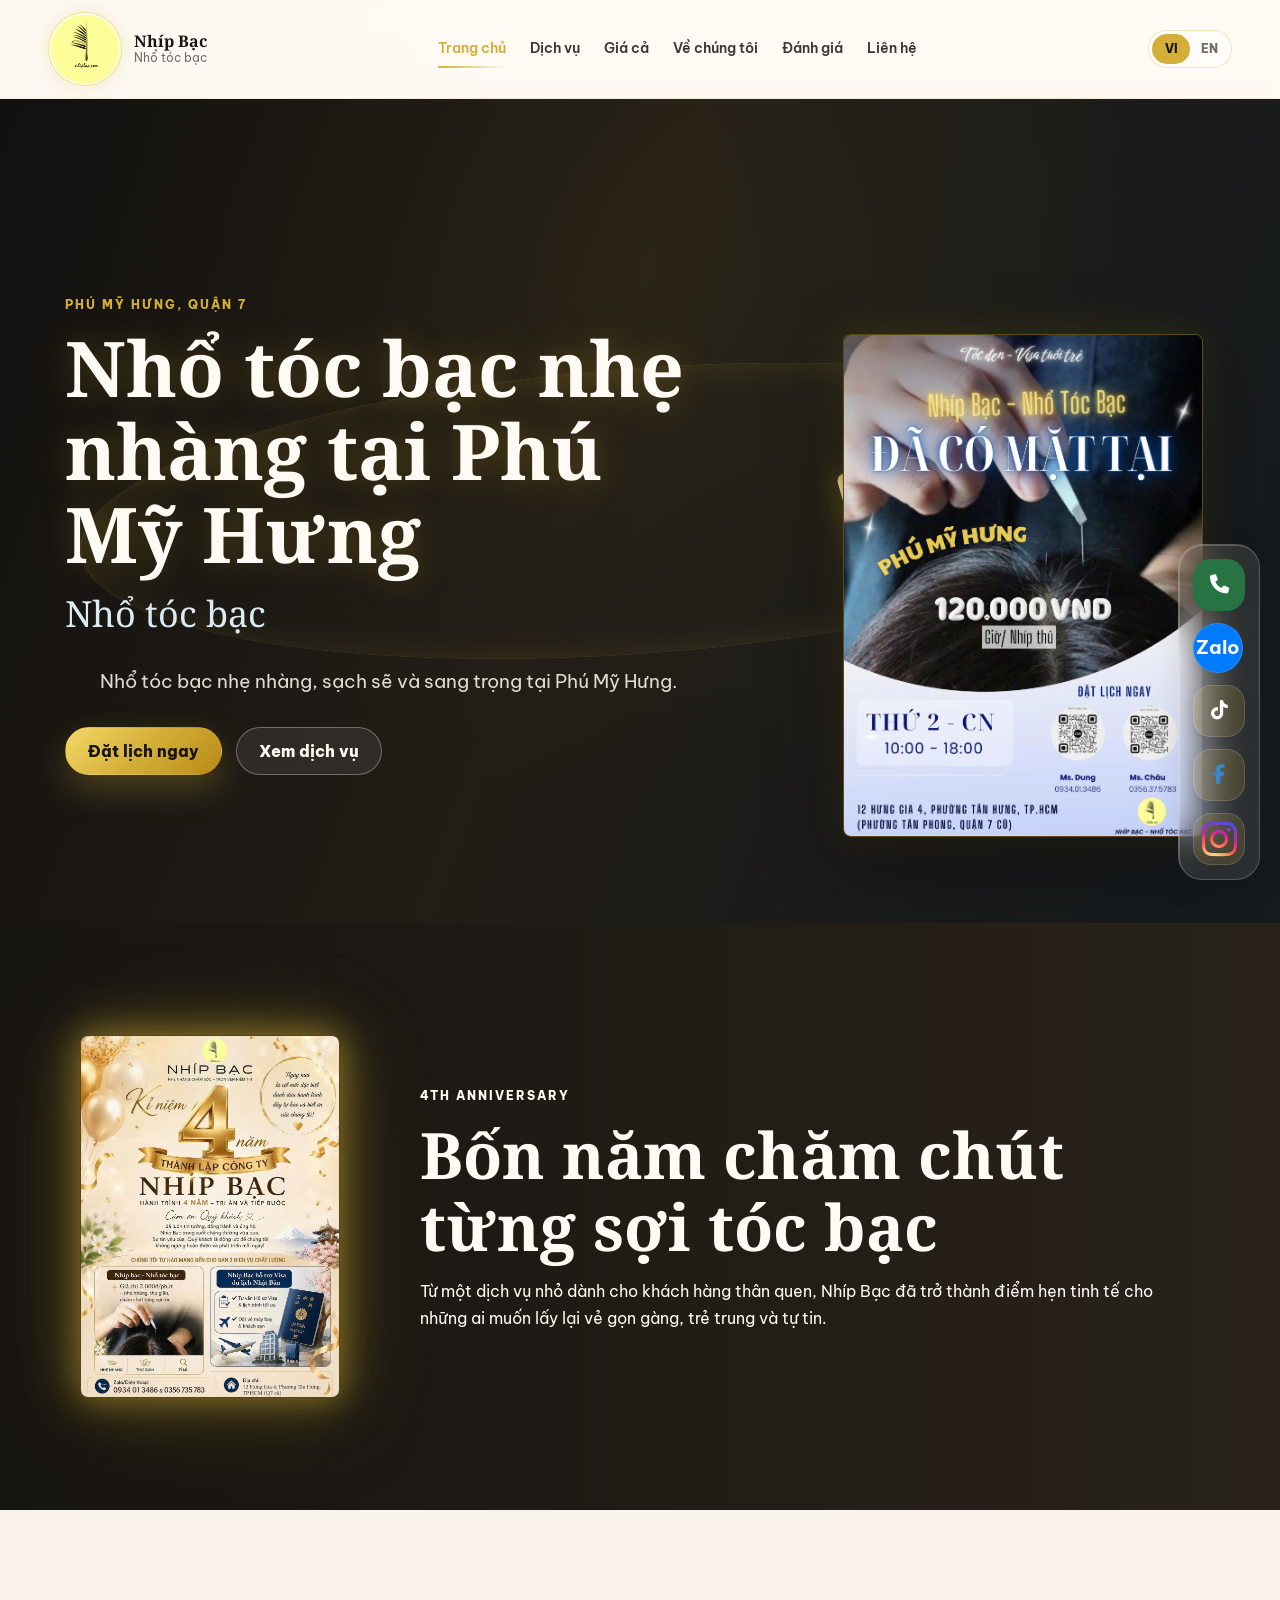
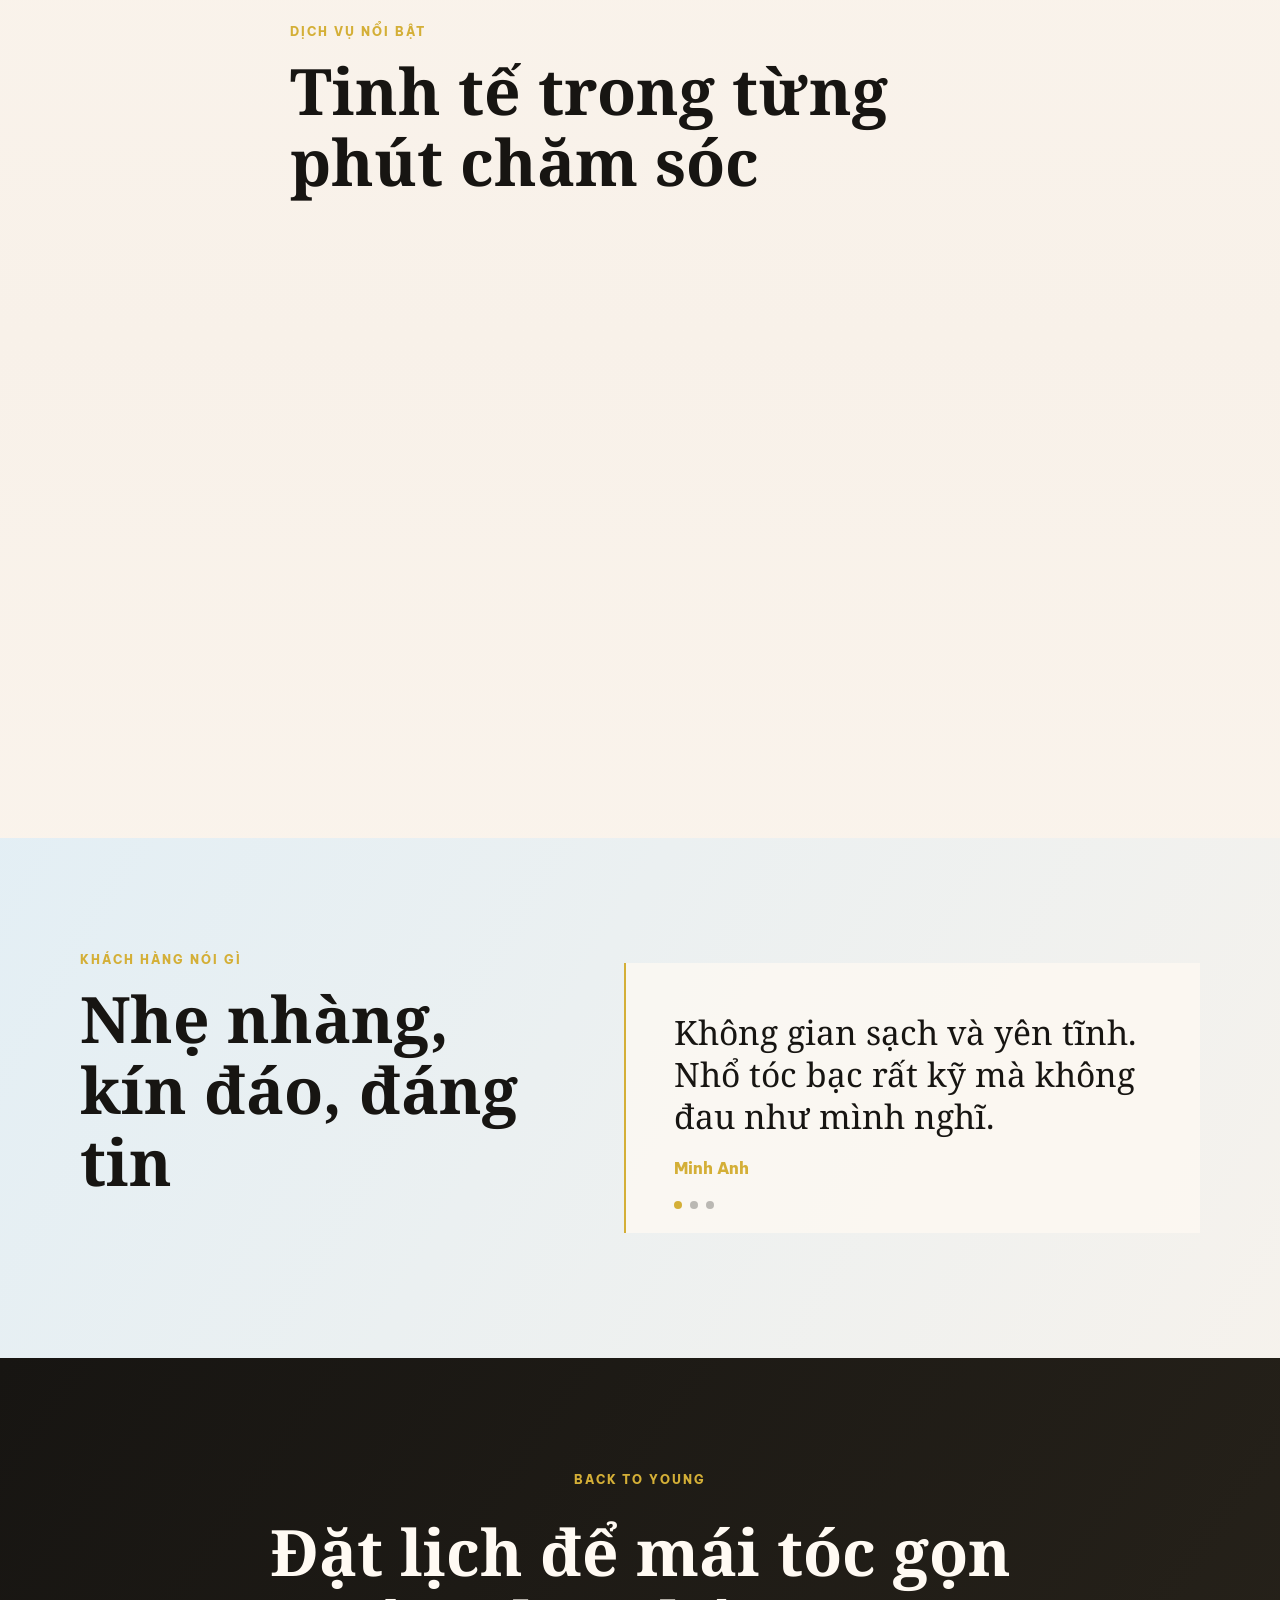
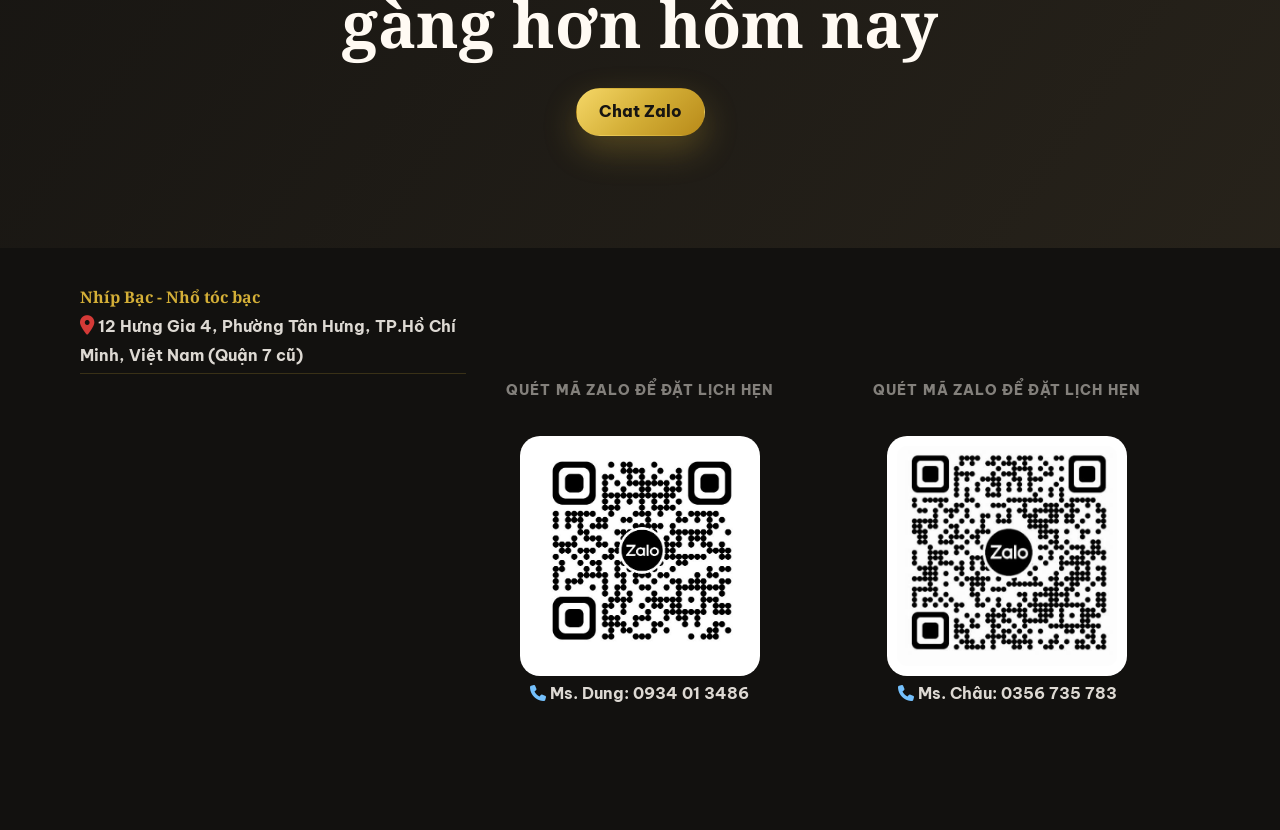
==== commit b1214fe2: "screen-magnifier.js" ====
--- a/index.html
+++ b/index.html
@@ -35,6 +35,8 @@
       href="https://cdnjs.cloudflare.com/ajax/libs/font-awesome/6.5.2/css/all.min.css"
     />
     <link rel="stylesheet" href="assets/css/styles.css" />
+    <link rel="stylesheet" href="assets/css/screen-magnifier.css" />
+    <script src="assets/js/screen-magnifier.js" defer></script>
   </head>
   <body data-page="home">
     <header class="site-header">
--- a/assets/css/styles.css
+++ b/assets/css/styles.css
@@ -1264,7 +1264,7 @@
   box-shadow: 0 8px 32px rgba(0, 0, 0, 0.1), inset 1px 1px 0 rgba(255, 255, 255, 0.2);
   opacity: 0;
   transition: transform 0.55s cubic-bezier(0.32, 0.72, 0, 1), opacity 0.45s ease;
-  touch-action: none;
+  touch-action: manipulation;
 }
 
 .social-floating-dock.hidden {
@@ -1277,6 +1277,7 @@
 .social-floating-dock.show {
   opacity: 1;
   transform: translateY(0);
+  pointer-events: auto;
 }
 
 .dock-item {
--- a/assets/css/screen-magnifier.css
+++ b/assets/css/screen-magnifier.css
@@ -0,0 +1,44 @@
+.screen-magnifier {
+  position: fixed;
+  z-index: 10000;
+  inset: 0;
+  overflow: hidden;
+  pointer-events: none;
+  visibility: hidden;
+  opacity: 0;
+  transition: opacity 120ms ease, visibility 120ms ease;
+}
+
+.screen-magnifier.is-visible {
+  visibility: visible;
+  opacity: 1;
+}
+
+.screen-magnifier__scene {
+  position: absolute;
+  top: 0;
+  left: 0;
+  transform-origin: 0 0;
+  pointer-events: none;
+  user-select: none;
+  will-change: transform;
+}
+
+.screen-magnifier__lens {
+  position: fixed;
+  pointer-events: none;
+  overflow: hidden;
+  width: 150px;
+  height: 150px;
+  border: 3px solid var(--gold, #d4af37);
+  border-radius: 50%;
+  background: var(--ivory, #fffaf3);
+  box-shadow: 0 8px 28px rgba(23, 21, 18, 0.28), inset 0 0 0 1px rgba(255, 250, 243, 0.8);
+  contain: paint;
+}
+
+@media (prefers-reduced-motion: reduce) {
+  .screen-magnifier {
+    transition: none;
+  }
+}
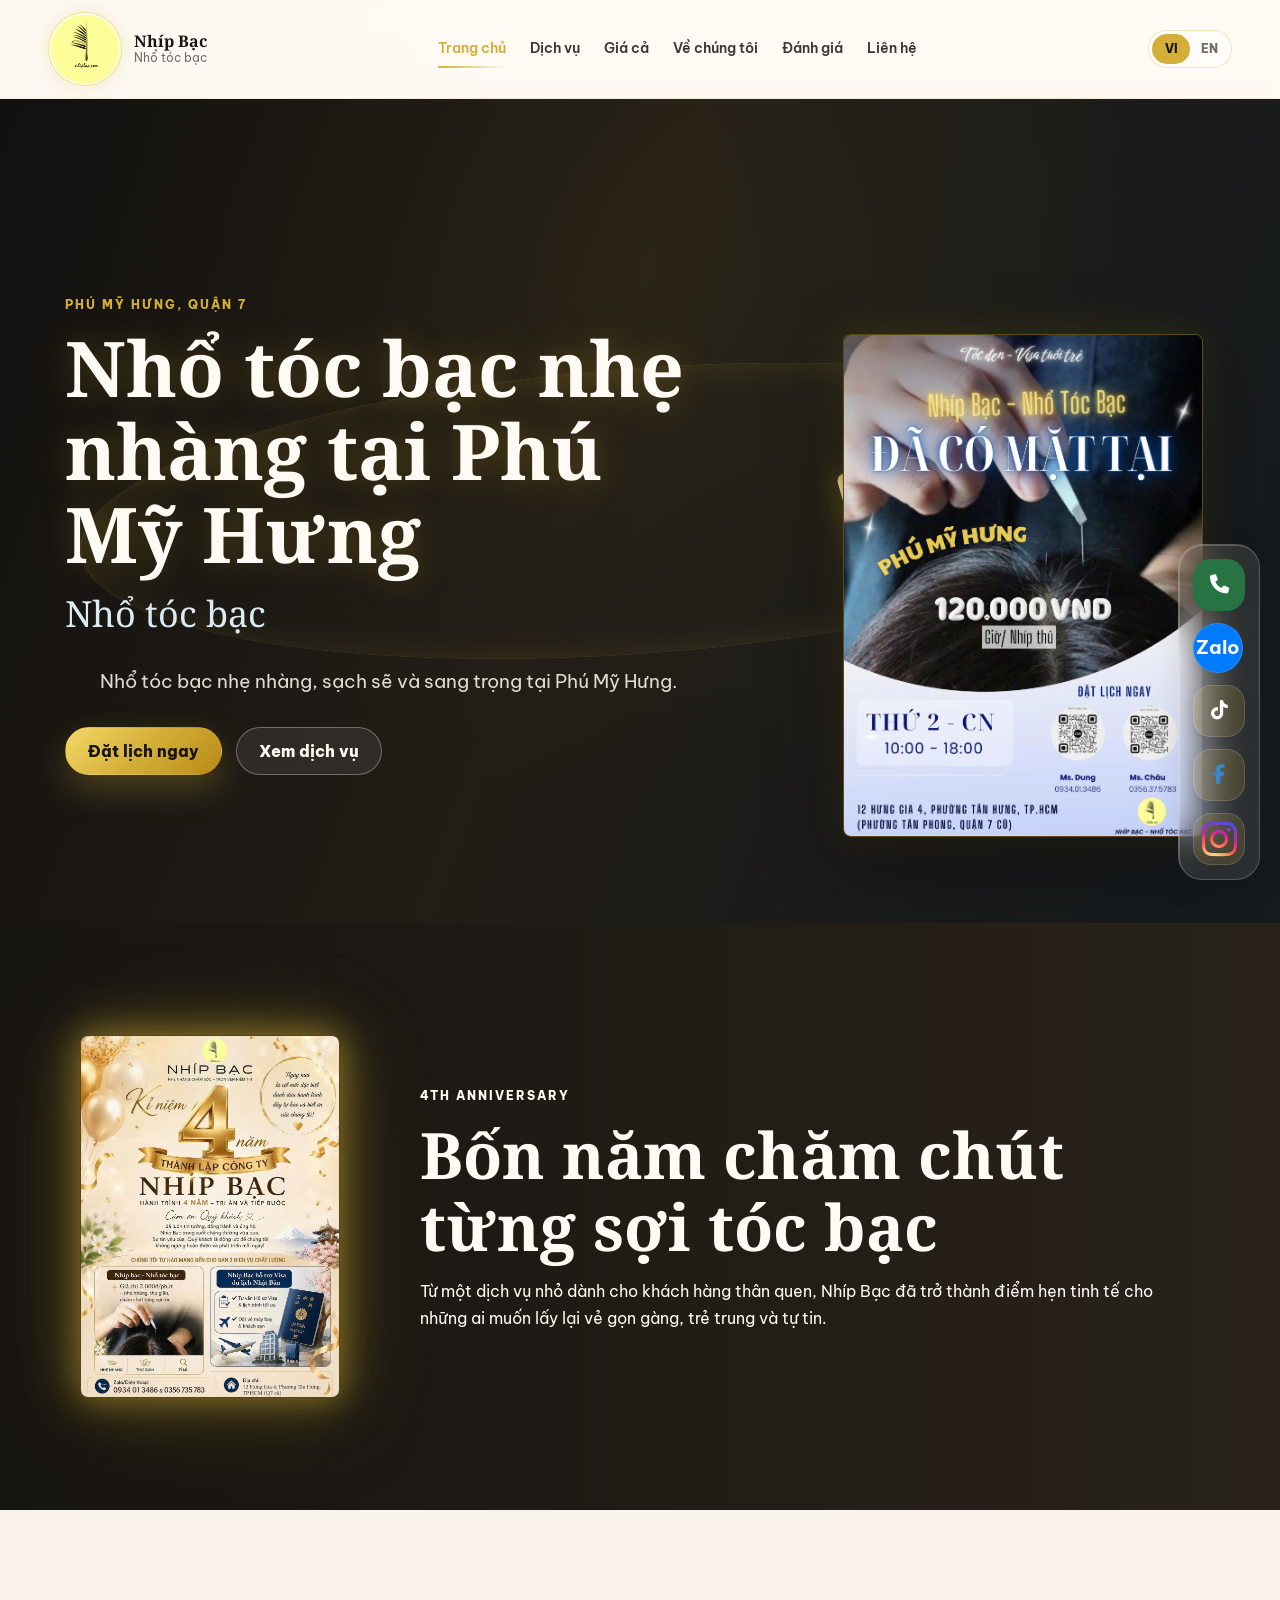
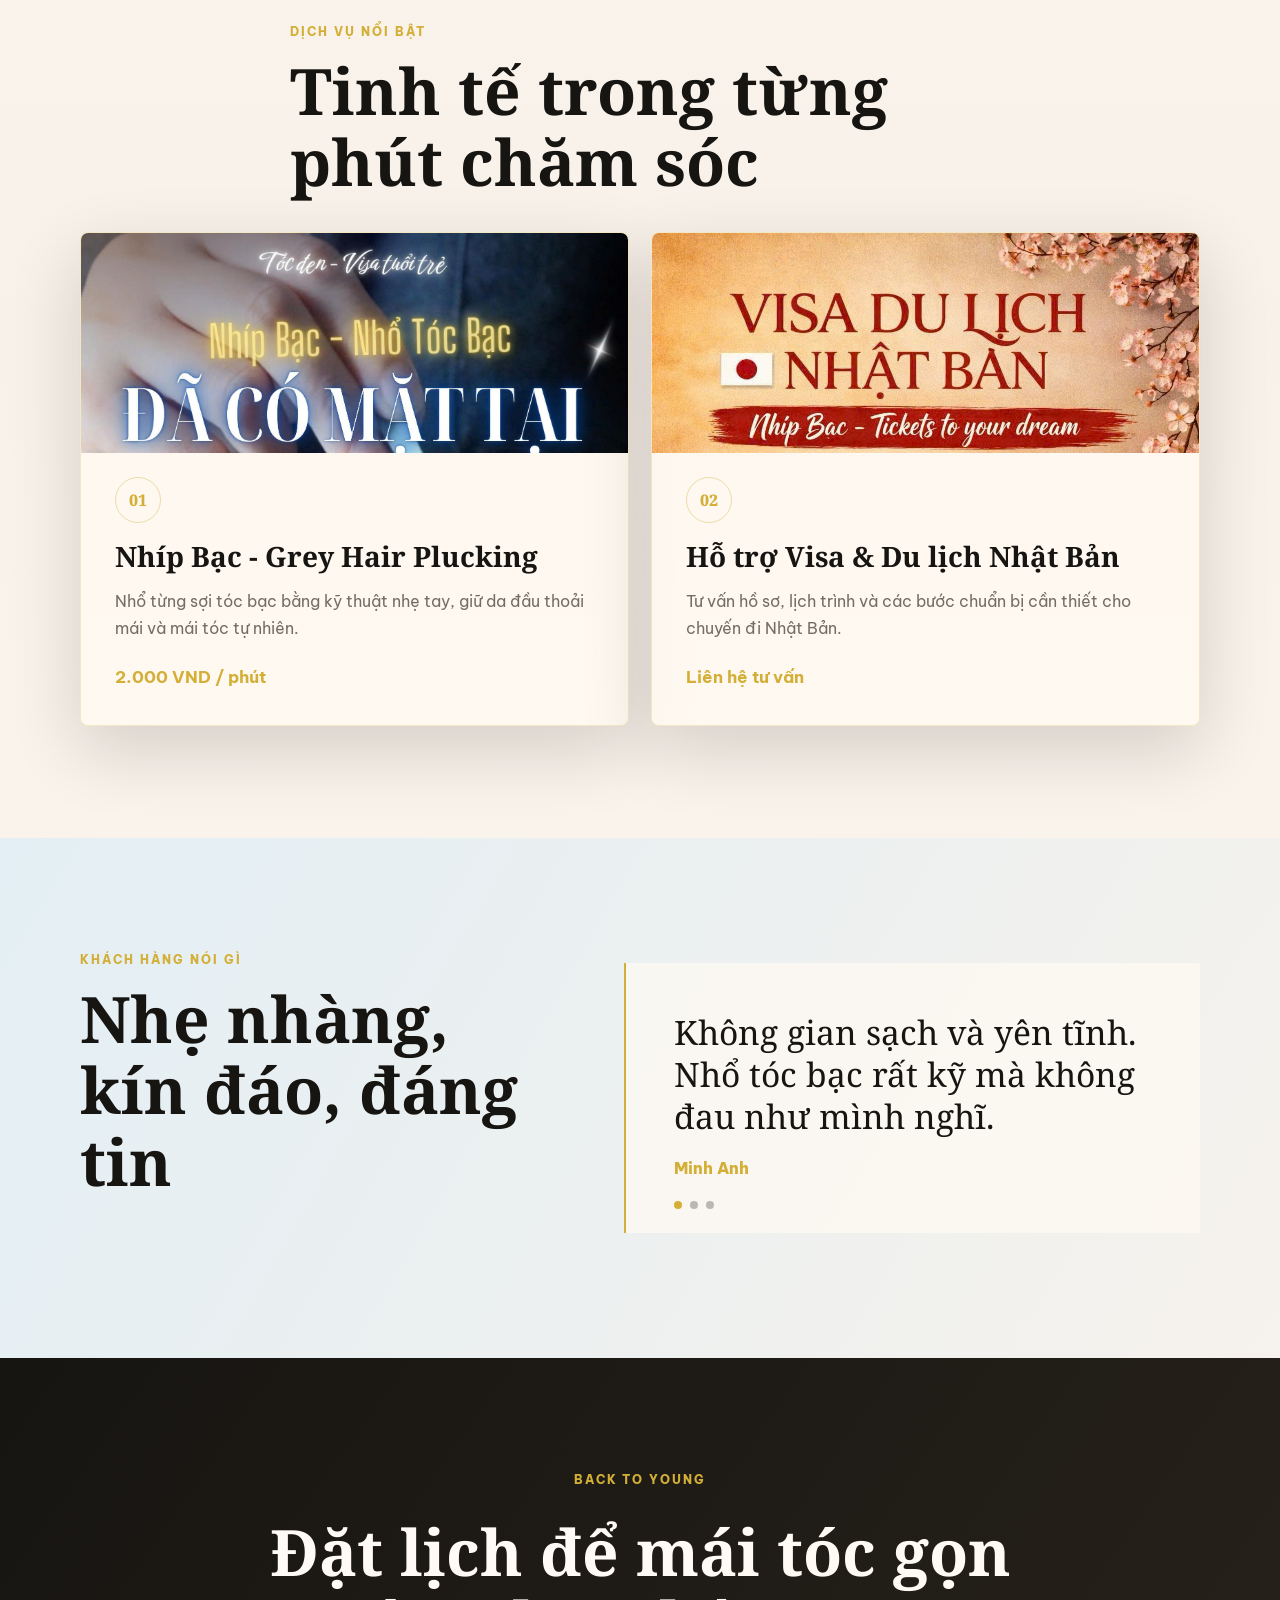
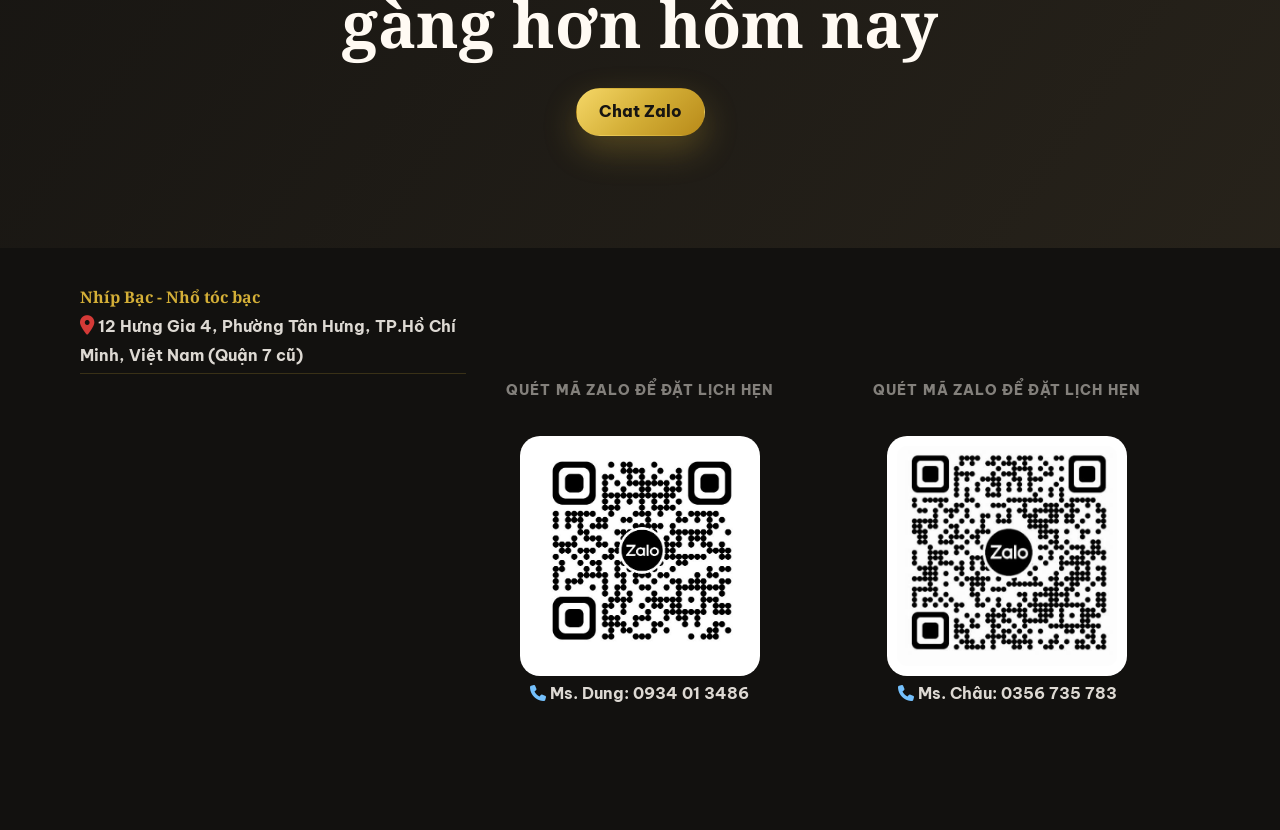
==== commit 279c70bd: "Soft navigation" ====
--- a/index.html
+++ b/index.html
@@ -329,6 +329,7 @@
       </a>
     </div>
     
+    <script src="assets/js/storage.js"></script>
     <script src="assets/js/main.js" defer></script>
     <script src="https://cdn.jsdelivr.net/npm/gsap@3/dist/gsap.min.js"></script>
   </body>
--- a/assets/css/styles.css
+++ b/assets/css/styles.css
@@ -1602,6 +1602,47 @@
   }
 }
 
+/* Soft page navigation used by the mobile swipe router. */
+body.swipe-page-leaving-next main {
+  opacity: 0;
+  transform: translateX(-24px);
+  transition: opacity 140ms ease, transform 140ms ease;
+}
+
+body.swipe-page-leaving-prev main {
+  opacity: 0;
+  transform: translateX(24px);
+  transition: opacity 140ms ease, transform 140ms ease;
+}
+
+body.swipe-page-entering-next main {
+  animation: swipe-page-enter-next 360ms ease both;
+}
+
+body.swipe-page-entering-prev main {
+  animation: swipe-page-enter-prev 360ms ease both;
+}
+
+@keyframes swipe-page-enter-next {
+  from { opacity: 0; transform: translateX(24px); }
+  to { opacity: 1; transform: translateX(0); }
+}
+
+@keyframes swipe-page-enter-prev {
+  from { opacity: 0; transform: translateX(-24px); }
+  to { opacity: 1; transform: translateX(0); }
+}
+
+@media (prefers-reduced-motion: reduce) {
+  body.swipe-page-leaving-next main,
+  body.swipe-page-leaving-prev main,
+  body.swipe-page-entering-next main,
+  body.swipe-page-entering-prev main {
+    animation: none;
+    transition: none;
+  }
+}
+
 .booking-success-overlay {
   position: fixed;
   z-index: 300;
--- a/assets/css/screen-magnifier.css
+++ b/assets/css/screen-magnifier.css
@@ -12,6 +12,10 @@
 .screen-magnifier.is-visible {
   visibility: visible;
   opacity: 1;
+}
+
+body.screen-magnifier-dragging {
+  user-select: none;
 }
 
 .screen-magnifier__scene {
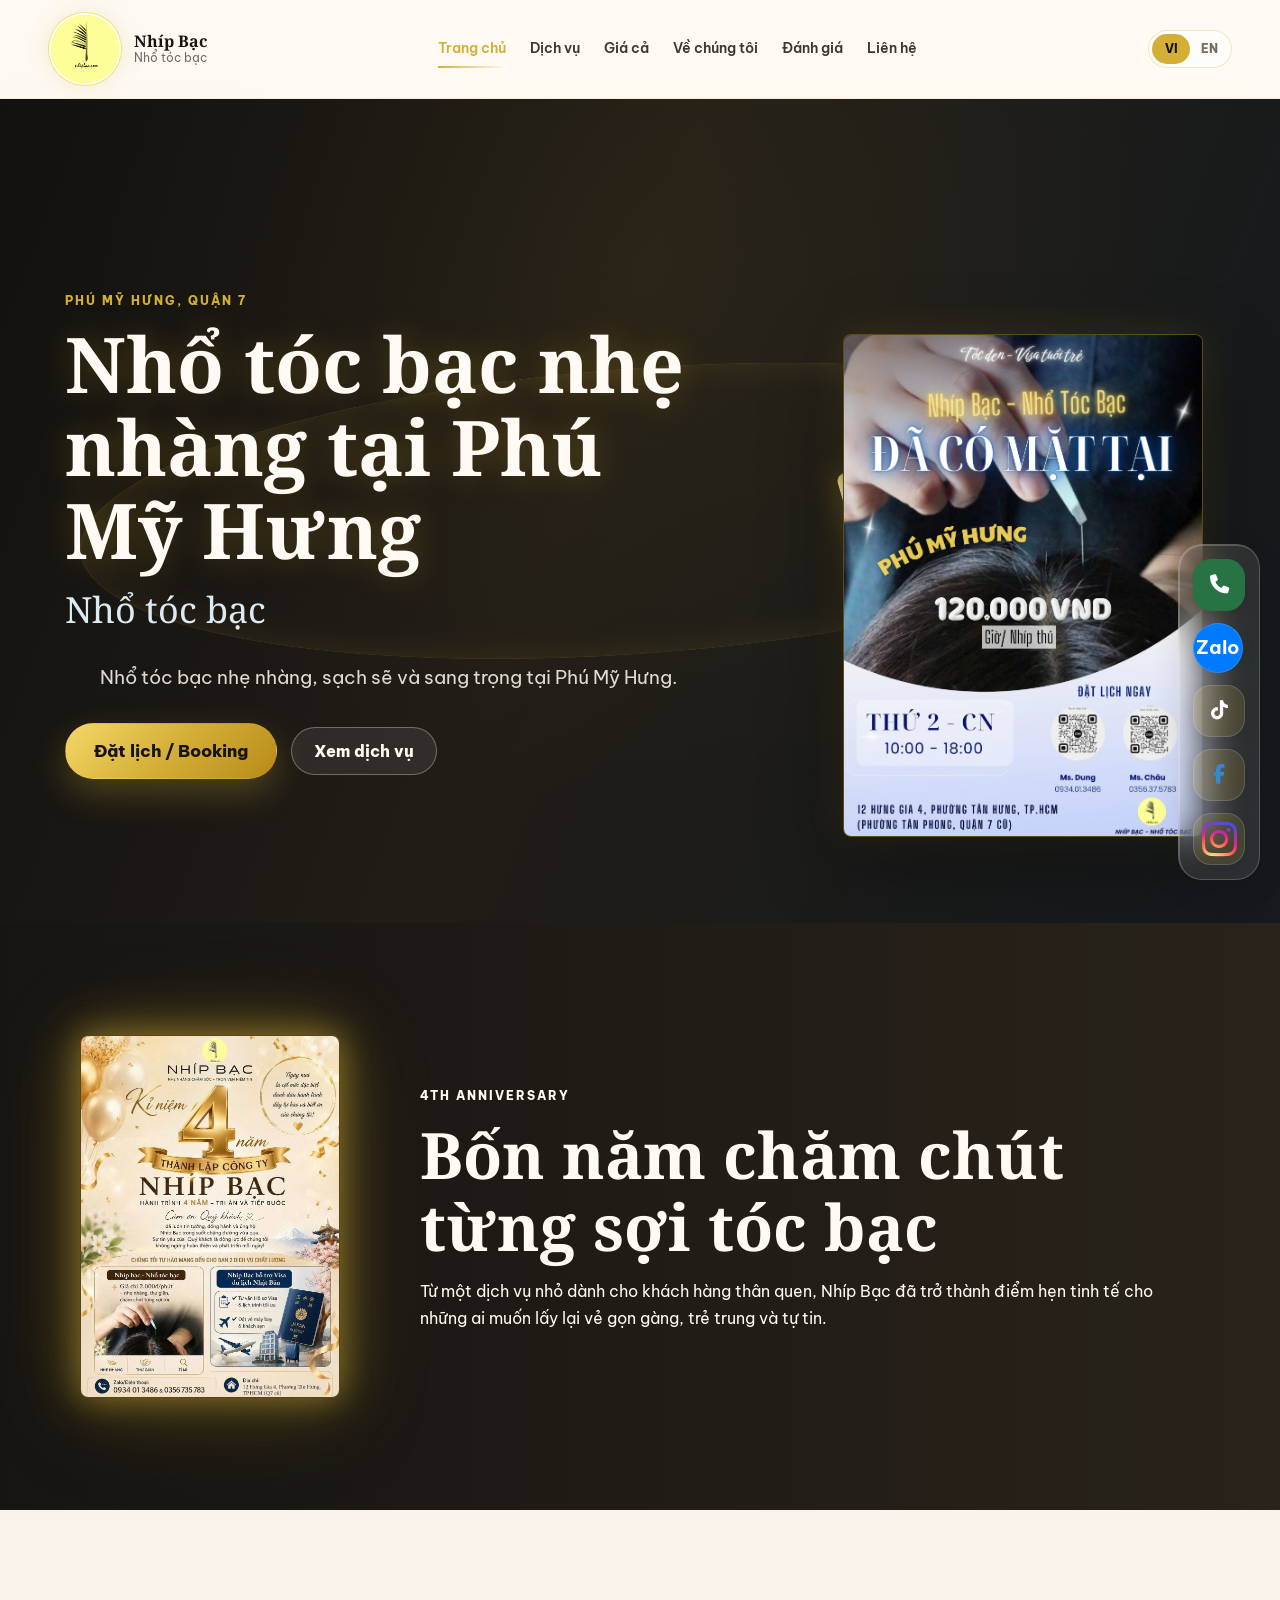
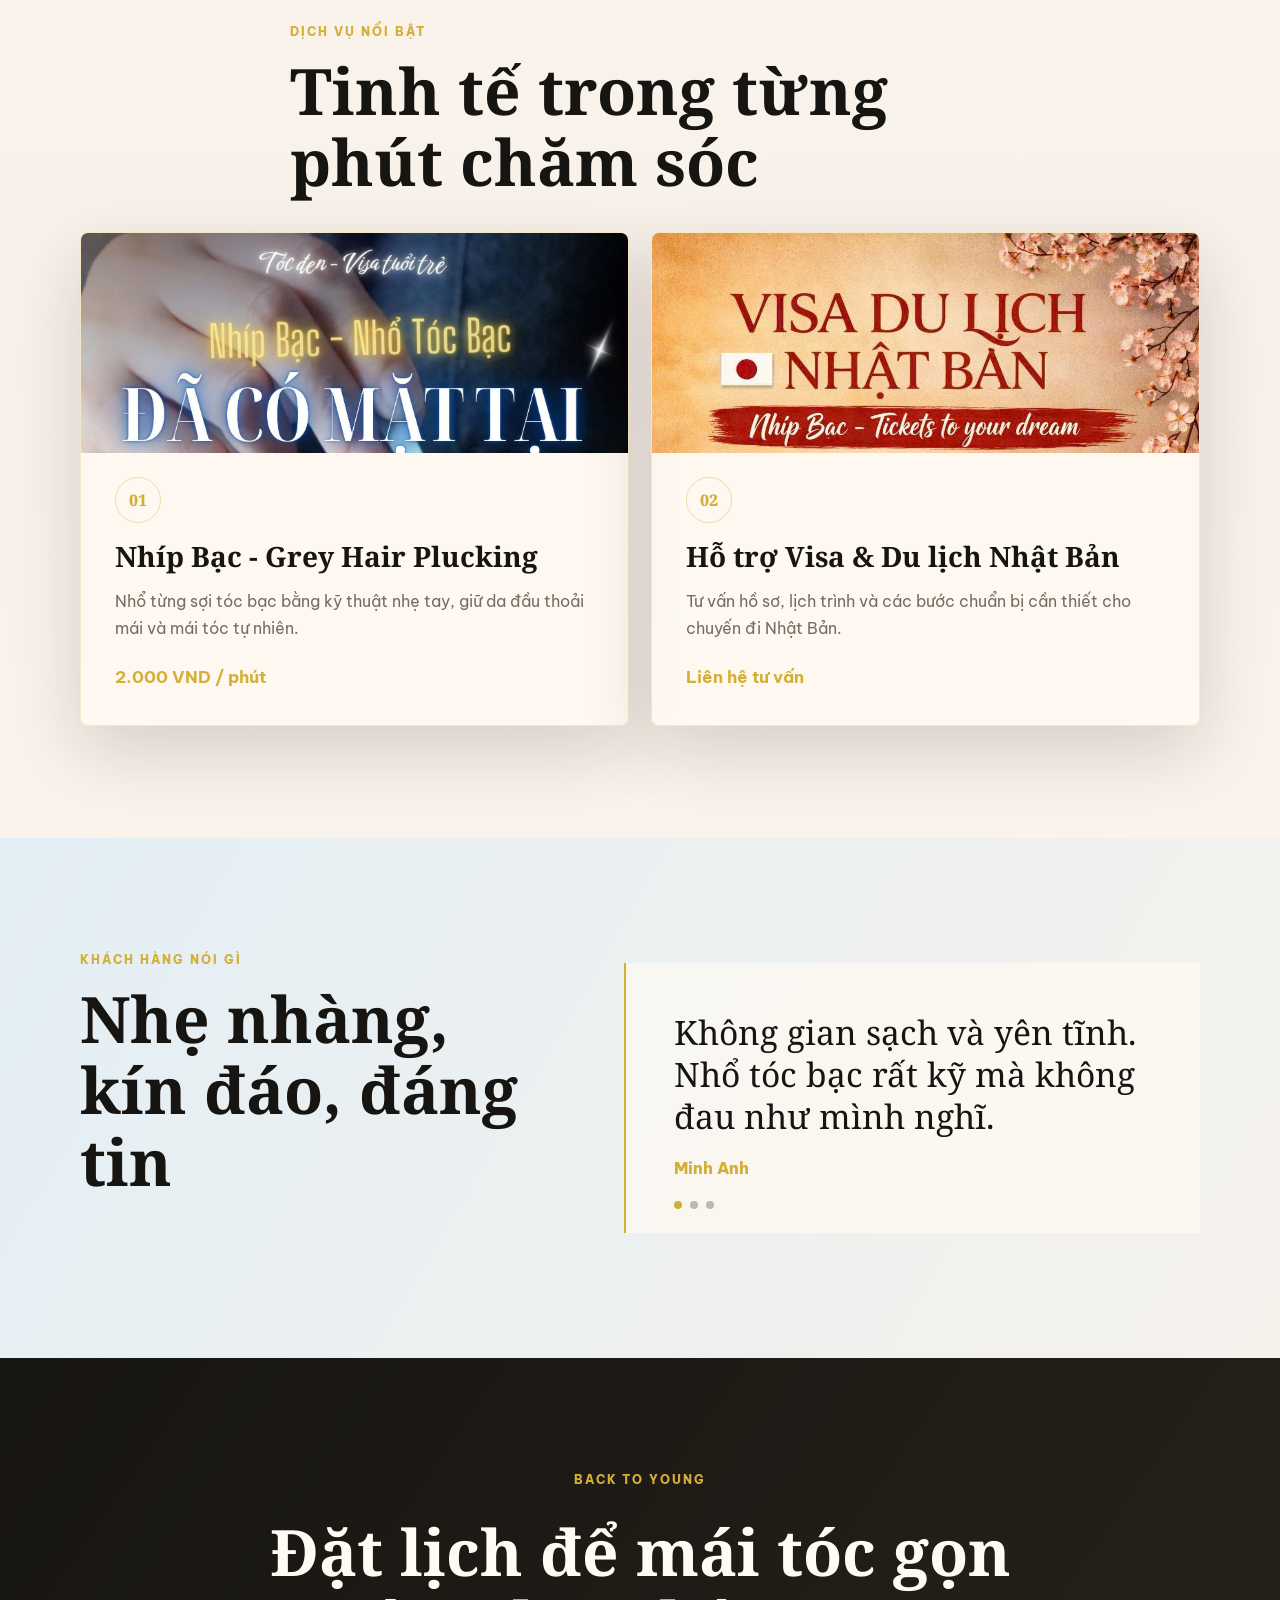
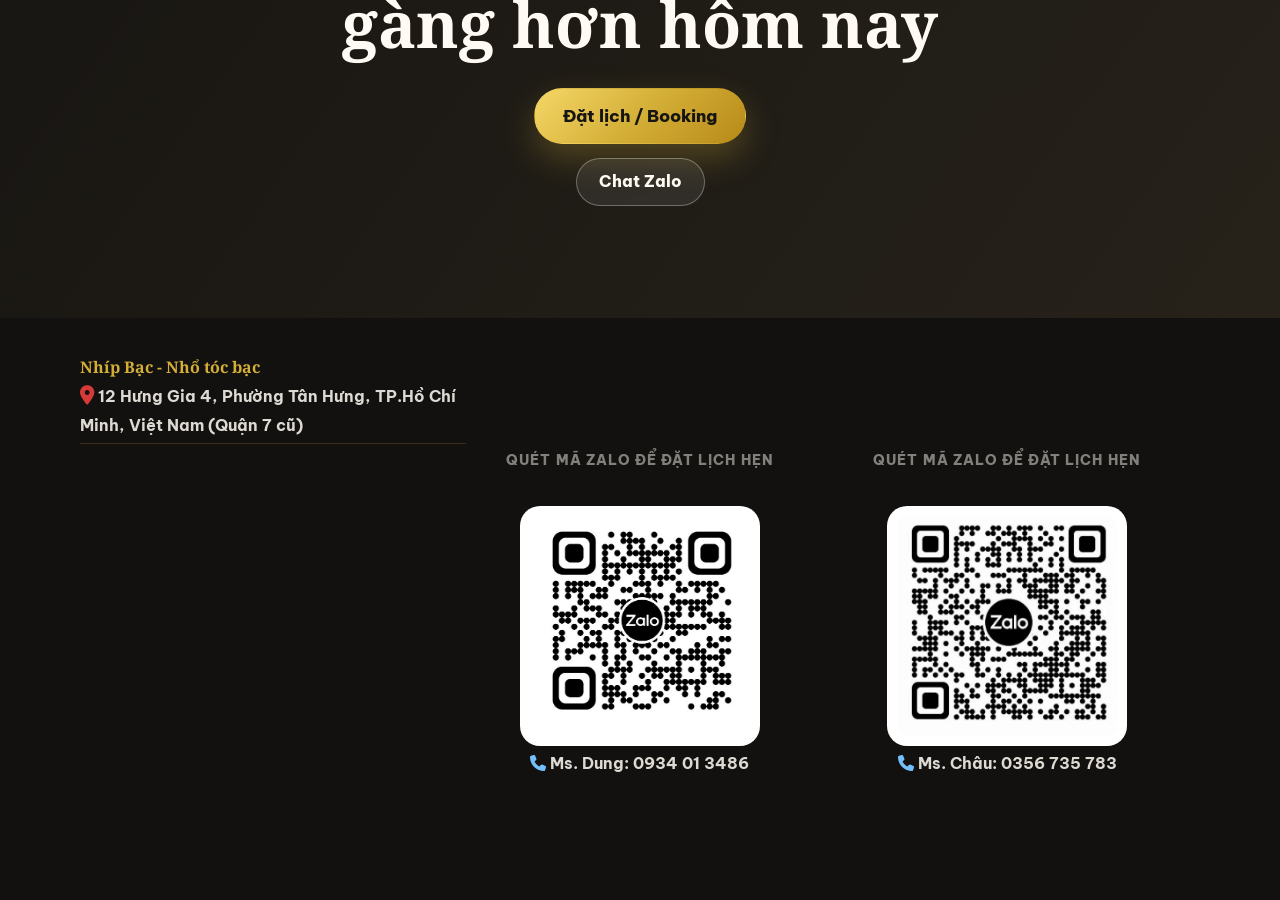
==== commit 6bf2a9bf: "Show booking form in front of users" ====
--- a/index.html
+++ b/index.html
@@ -95,9 +95,9 @@
             Nhổ tóc bạc nhẹ nhàng, sạch sẽ và sang trọng tại Phú Mỹ Hưng.
           </p>
           <div class="hero-actions">
-            <a class="btn btn-primary" href="https://zalo.me/0934013486" target="_blank" rel="noopener" data-i18n data-vi="Đặt lịch ngay" data-en="Book Now">
-              Đặt lịch ngay
-            </a>
+            <button class="btn btn-primary booking-cta-button" type="button" data-booking-open aria-haspopup="dialog" data-i18n data-vi="Đặt lịch / Booking" data-en="Book an appointment">
+              Đặt lịch / Booking
+            </button>
             <a class="btn btn-ghost" href="services.html" data-i18n data-vi="Xem dịch vụ" data-en="View Services">Xem dịch vụ</a>
           </div>
         </div>
@@ -195,7 +195,8 @@
           <h2 data-i18n data-vi="Đặt lịch để mái tóc gọn gàng hơn hôm nay" data-en="Book today for a cleaner, younger look">
             Đặt lịch để mái tóc gọn gàng hơn hôm nay
           </h2>
-          <a class="btn btn-primary" href="https://zalo.me/0934013486" target="_blank" rel="noopener" data-i18n data-vi="Chat Zalo" data-en="Chat on Zalo">Chat Zalo</a>
+          <button class="btn btn-primary booking-cta-button" type="button" data-booking-open aria-haspopup="dialog" data-i18n data-vi="Đặt lịch / Booking" data-en="Book an appointment">Đặt lịch / Booking</button>
+          <a class="btn btn-ghost" href="https://zalo.me/0934013486" target="_blank" rel="noopener" data-i18n data-vi="Chat Zalo" data-en="Chat on Zalo">Chat Zalo</a>
         </div>
       </section>
     </main>
--- a/assets/css/styles.css
+++ b/assets/css/styles.css
@@ -1051,6 +1051,125 @@
   padding: clamp(22px, 4vw, 36px);
 }
 
+.booking-component-host {
+  min-width: 0;
+}
+
+.booking-cta-button {
+  min-height: 56px;
+  padding-inline: 28px;
+  font-size: 1.05rem;
+}
+
+body.booking-modal-open {
+  overflow: hidden;
+}
+
+.booking-modal {
+  position: fixed;
+  z-index: 260;
+  inset: 0;
+  display: grid;
+  place-items: center;
+  padding: clamp(12px, 3vw, 32px);
+  background: rgba(23, 21, 18, 0.72);
+  opacity: 0;
+  transition: opacity 180ms ease;
+}
+
+.booking-modal[hidden] {
+  display: none;
+}
+
+.booking-modal.is-open {
+  opacity: 1;
+}
+
+.booking-modal-card {
+  width: min(680px, 100%);
+  max-height: min(900px, calc(100svh - 24px));
+  overflow: auto;
+  padding: clamp(20px, 4vw, 36px);
+  border: 1px solid rgba(212, 175, 55, 0.45);
+  border-radius: 18px;
+  background: var(--cream);
+  transform: translateY(16px) scale(0.98);
+  transition: transform 180ms ease;
+}
+
+.booking-modal.is-open .booking-modal-card {
+  transform: translateY(0) scale(1);
+}
+
+.booking-modal-header {
+  display: flex;
+  align-items: flex-start;
+  justify-content: space-between;
+  gap: 18px;
+  margin-bottom: 8px;
+}
+
+.booking-modal-header h2 {
+  margin: 0;
+  font-family: "Be Vietnam Pro", system-ui, sans-serif;
+  font-size: clamp(1.65rem, 5vw, 2.35rem);
+  line-height: 1.2;
+}
+
+.booking-modal-header .eyebrow {
+  margin-bottom: 8px;
+}
+
+.booking-modal-intro {
+  margin: 0 0 20px;
+  color: var(--muted);
+}
+
+.booking-modal-close {
+  display: grid;
+  flex: 0 0 44px;
+  width: 44px;
+  height: 44px;
+  place-items: center;
+  border: 1px solid rgba(23, 21, 18, 0.16);
+  border-radius: 50%;
+  color: var(--ink);
+  background: rgba(255, 250, 243, 0.72);
+  cursor: pointer;
+  font-size: 1.7rem;
+  line-height: 1;
+}
+
+.booking-modal-close:hover {
+  background: var(--ivory);
+}
+
+@media (max-width: 720px) {
+  .hero-actions .booking-cta-button {
+    width: 100%;
+  }
+
+  .booking-modal {
+    align-items: end;
+    padding: 0;
+  }
+
+  .booking-modal-card {
+    width: 100%;
+    max-height: 94svh;
+    padding: 20px 16px calc(20px + env(safe-area-inset-bottom));
+    border-right: 0;
+    border-bottom: 0;
+    border-left: 0;
+    border-radius: 20px 20px 0 0;
+    transform: translateY(24px);
+  }
+
+  .booking-modal.is-open .booking-modal-card {
+    transform: translateY(0);
+  }
+}
+
 .booking-form {
   display: grid;
   gap: 16px;
@@ -1623,6 +1742,60 @@
   animation: swipe-page-enter-prev 360ms ease both;
 }
 
+.swipe-edge-cue {
+  position: fixed;
+  z-index: 70;
+  top: 50%;
+  display: flex;
+  align-items: center;
+  gap: 8px;
+  min-width: 112px;
+  padding: 8px 12px;
+  border: 1px solid var(--line);
+  border-radius: 9999px;
+  background: rgba(255, 250, 243, 0.9);
+  color: var(--charcoal);
+  font-size: 14px;
+  line-height: 1.4;
+  opacity: 0;
+  pointer-events: none;
+  transform: translateY(-50%) scale(0.94);
+  transition: opacity 160ms ease, transform 160ms ease, border-color 160ms ease;
+  backdrop-filter: saturate(180%) blur(20px);
+}
+
+.swipe-edge-cue.is-next {
+  right: 12px;
+}
+
+.swipe-edge-cue.is-prev {
+  left: 12px;
+}
+
+.swipe-edge-cue.is-visible {
+  opacity: 1;
+  transform: translateY(-50%) scale(1);
+}
+
+.swipe-edge-cue__rail {
+  width: calc(3px + (var(--swipe-progress, 0) * 22px));
+  height: 28px;
+  border-radius: 9999px;
+  background: var(--gold);
+}
+
+.swipe-edge-cue__arrow {
+  color: var(--gold-bright);
+  font-size: 18px;
+  line-height: 1;
+}
+
+.swipe-edge-cue__label {
+  font-size: 13px;
+  font-weight: 600;
+  white-space: nowrap;
+}
+
 @keyframes swipe-page-enter-next {
   from { opacity: 0; transform: translateX(24px); }
   to { opacity: 1; transform: translateX(0); }
@@ -1639,6 +1812,10 @@
   body.swipe-page-entering-next main,
   body.swipe-page-entering-prev main {
     animation: none;
+    transition: none;
+  }
+
+  .swipe-edge-cue {
     transition: none;
   }
 }
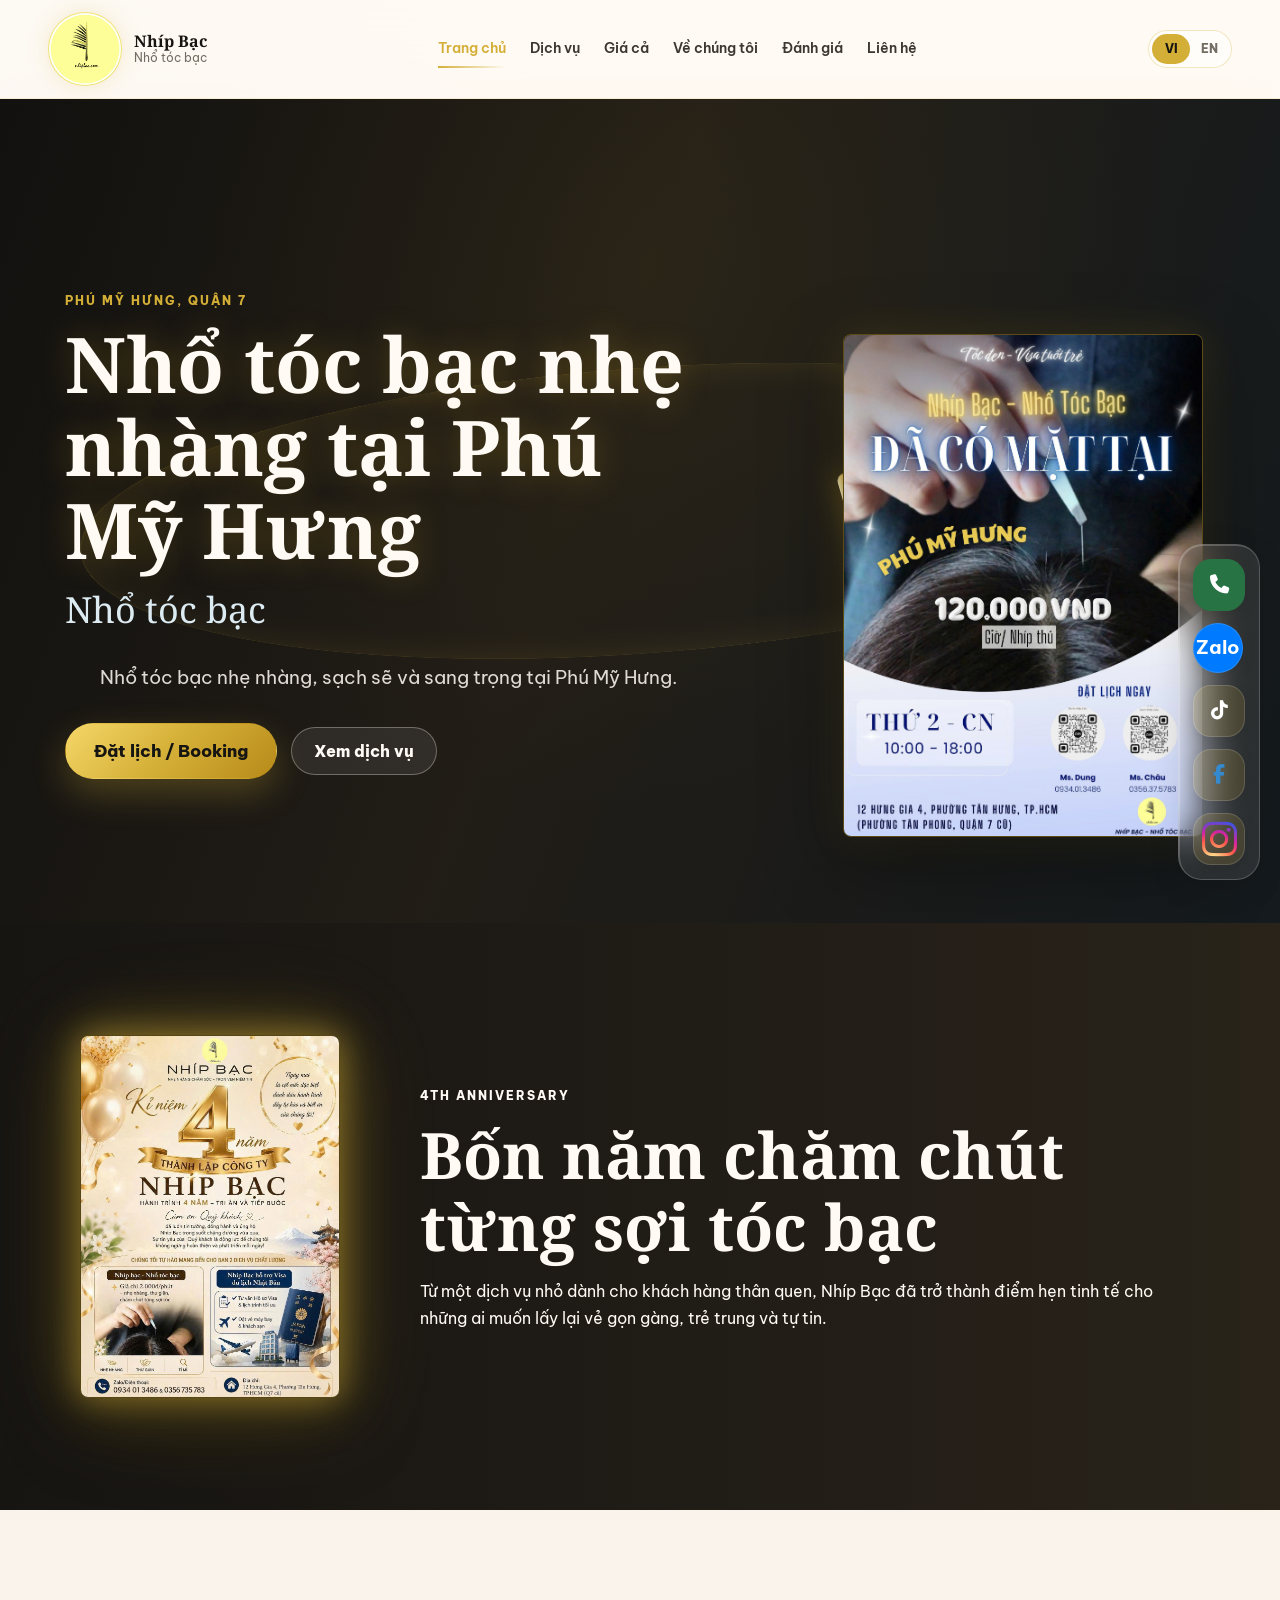
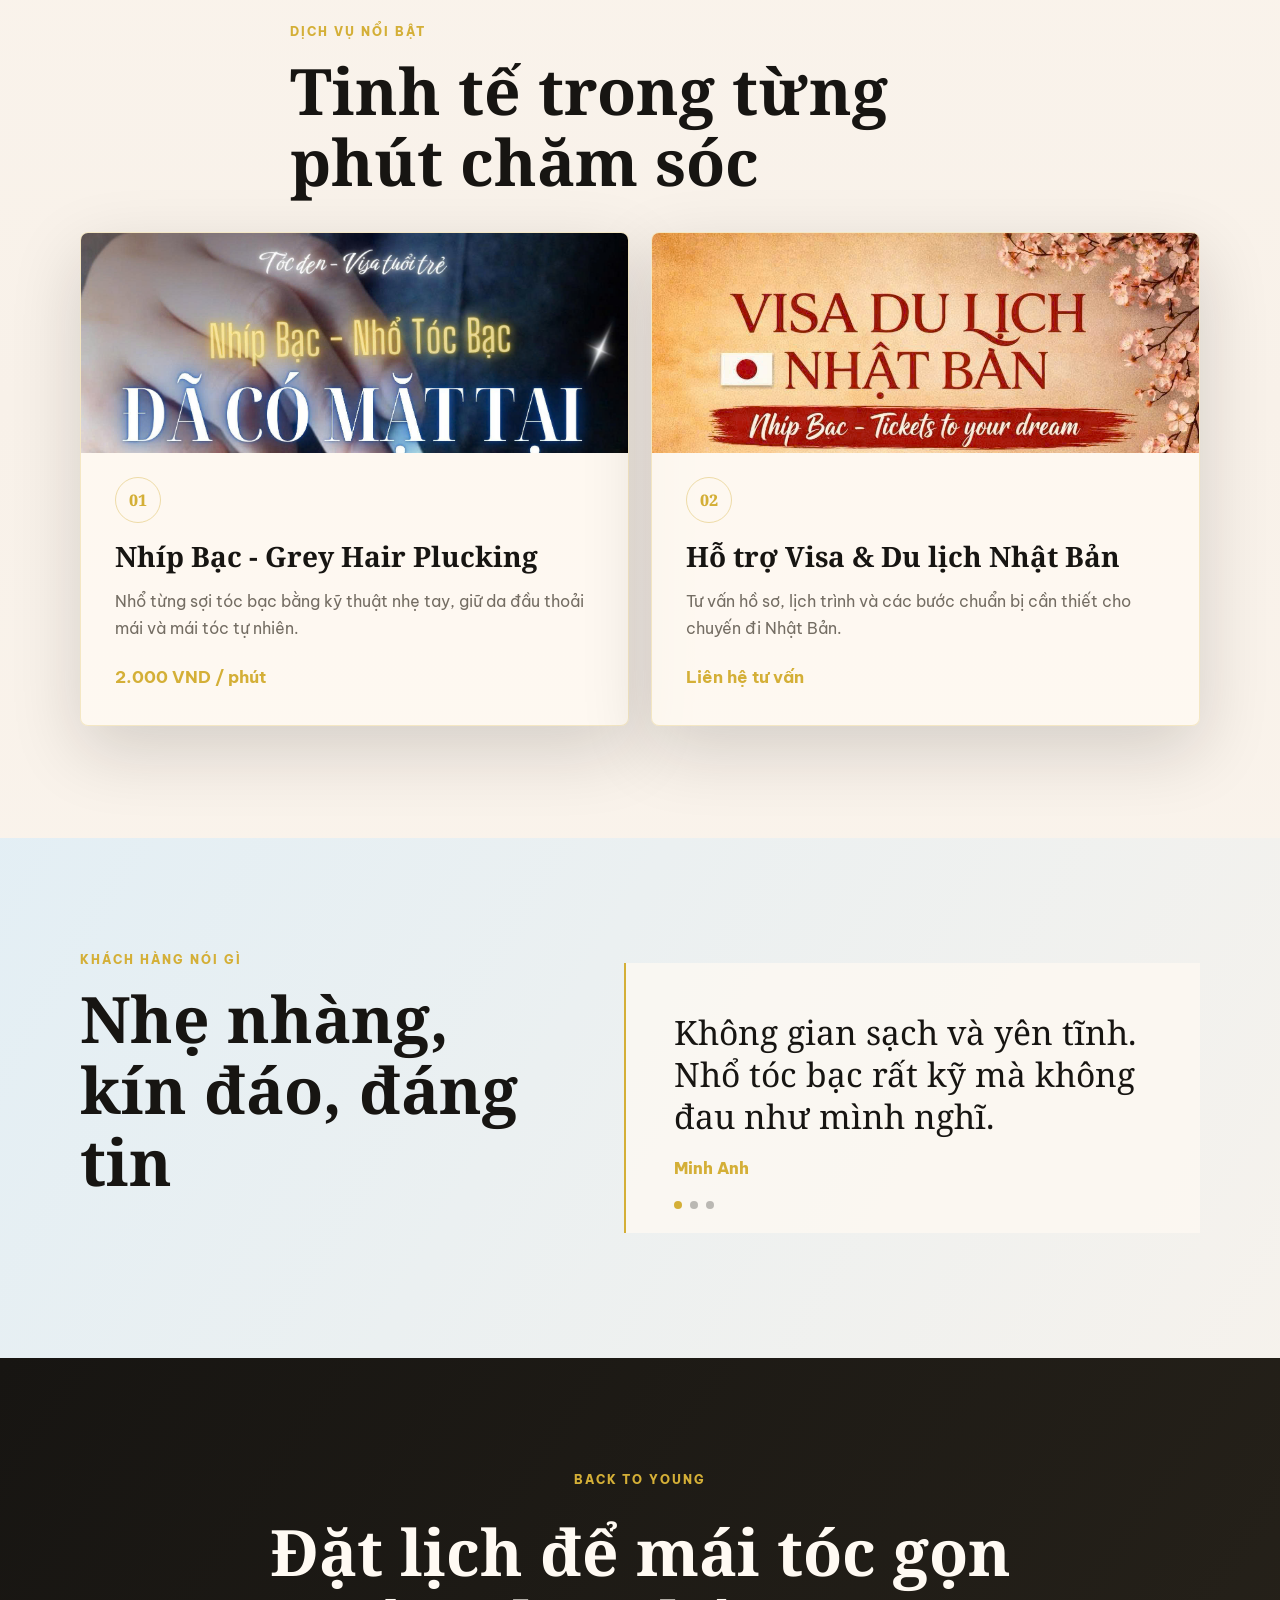
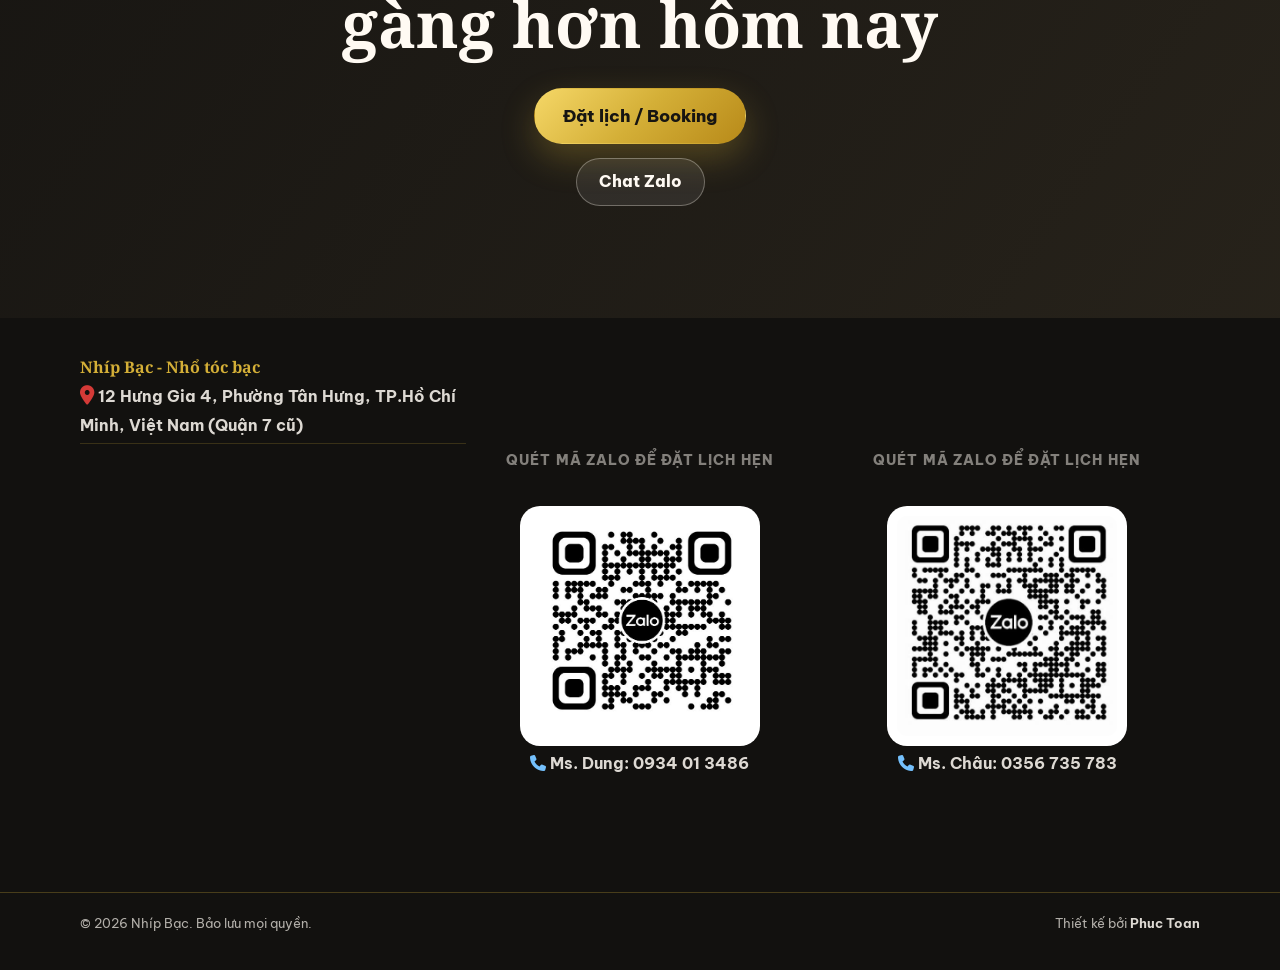
==== commit 04d228be: "Copyright and introduction Phuc Toan" ====
--- a/index.html
+++ b/index.html
@@ -271,6 +271,18 @@
 
         
       </div>
+      <div class="footer-bottom">
+        <div class="container footer-bottom-inner">
+          <p class="footer-copyright">
+            © <span data-year>2026</span>
+            <span data-i18n data-vi="Nhíp Bạc. Bảo lưu mọi quyền." data-en="Nhíp Bạc. All rights reserved.">Nhíp Bạc. Bảo lưu mọi quyền.</span>
+          </p>
+          <p class="footer-credit">
+            <span data-i18n data-vi="Thiết kế bởi" data-en="Design by">Thiết kế bởi</span>
+            <a class="footer-credit-name" href="https://www.facebook.com/profile.php?id=61595115082945" target="_blank" rel="noopener noreferrer">Phuc Toan</a>
+          </p>
+        </div>
+      </div>
     </footer>
   
     <!-- Icon floating dock -->
--- a/assets/css/styles.css
+++ b/assets/css/styles.css
@@ -1298,6 +1298,46 @@
   font-weight: 700;
 }
 
+.footer-bottom {
+  margin-top: 28px;
+  padding-top: 20px;
+  border-top: 1px solid var(--line);
+}
+
+.footer-bottom-inner {
+  display: flex;
+  align-items: center;
+  justify-content: space-between;
+  gap: 8px 24px;
+  flex-wrap: wrap;
+}
+
+.footer-bottom p {
+  margin: 0;
+  color: rgba(255, 250, 243, 0.68);
+  font-size: 13px;
+  line-height: 1.6;
+}
+
+.footer-credit-name {
+  color: var(--gold);
+  font-weight: 600;
+}
+
+a.footer-credit-name {
+  display: inline;
+}
+
+a.footer-credit-name:hover {
+  text-decoration: underline;
+  text-underline-offset: 3px;
+}
+
+a.footer-credit-name:focus-visible {
+  outline: 2px solid var(--gold);
+  outline-offset: 3px;
+}
+
 .footer-location {
   display: inline-flex;
   align-items: flex-start;
@@ -1688,6 +1728,15 @@
 
   .footer-grid {
     grid-template-columns: 1fr;
+    text-align: center;
+  }
+
+  .site-footer {
+    padding-bottom: calc(36px + 72px);
+  }
+
+  .footer-bottom-inner {
+    justify-content: center;
     text-align: center;
   }
 
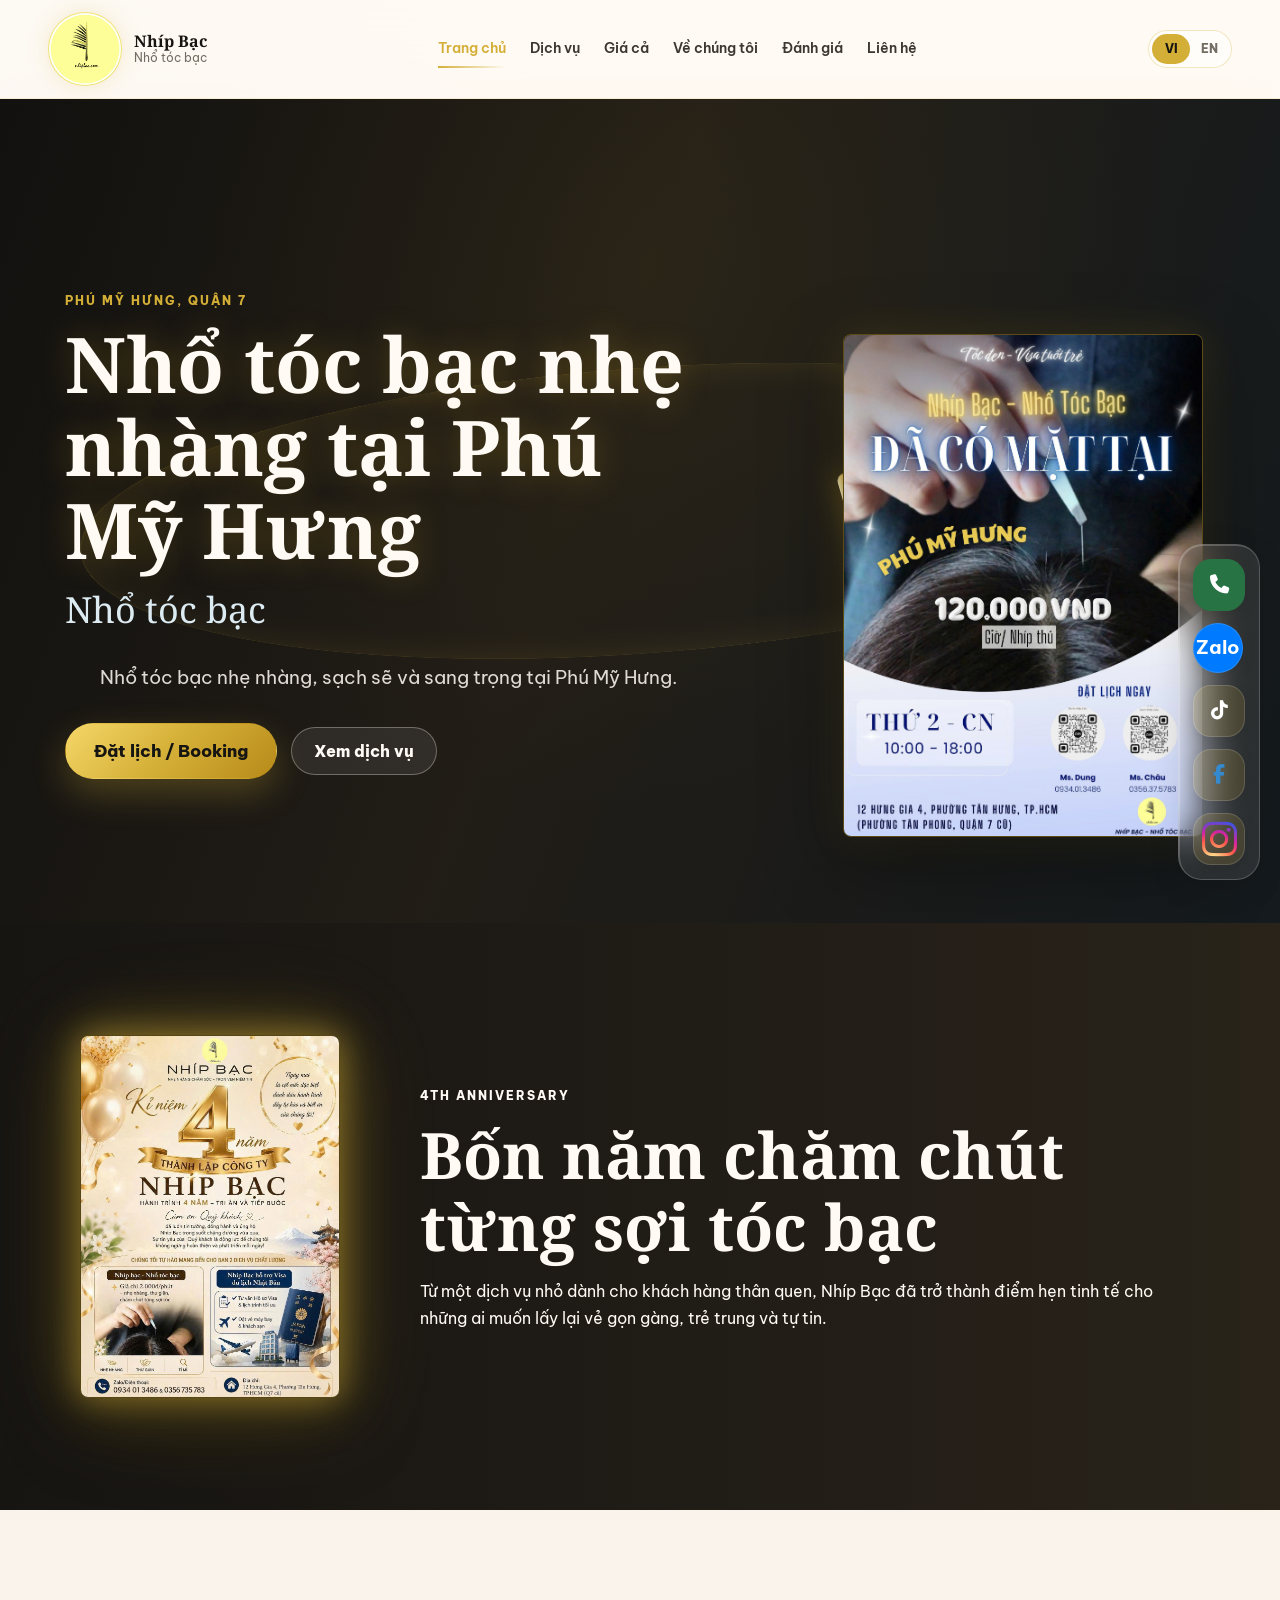
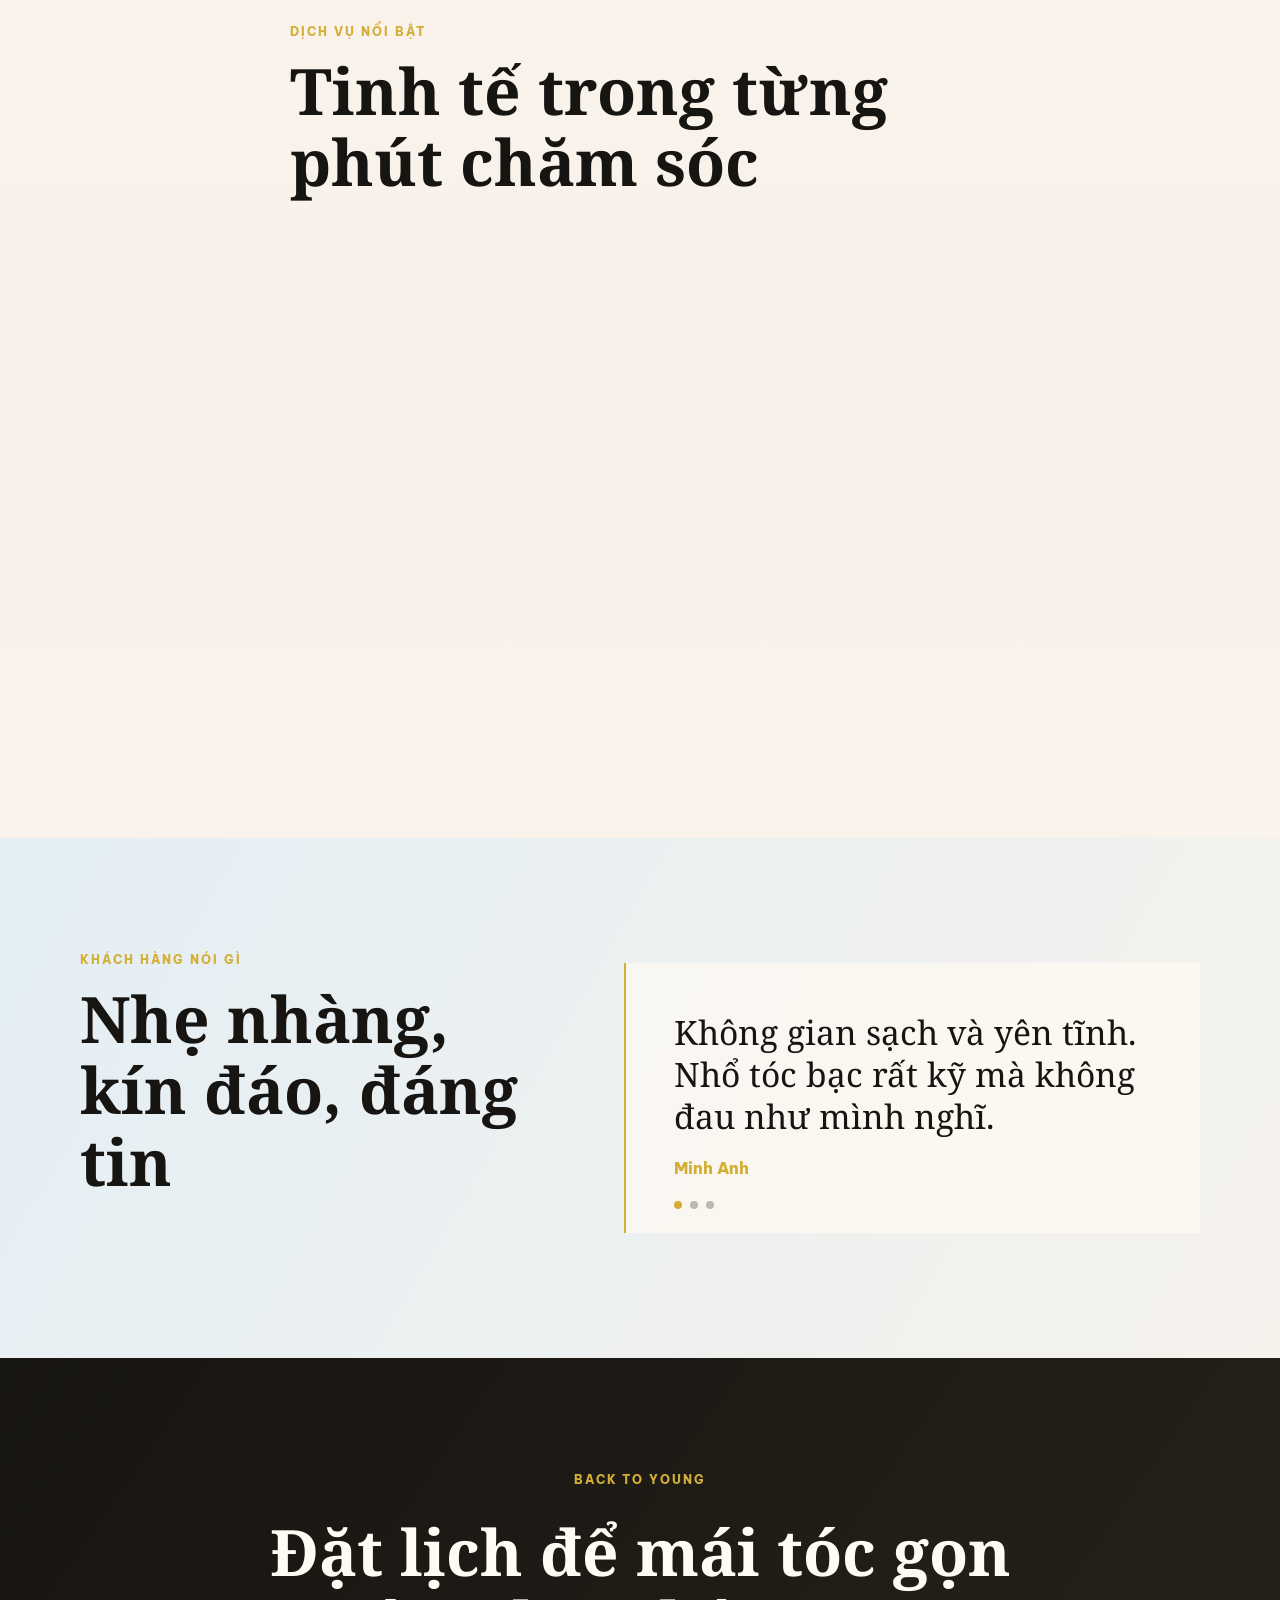
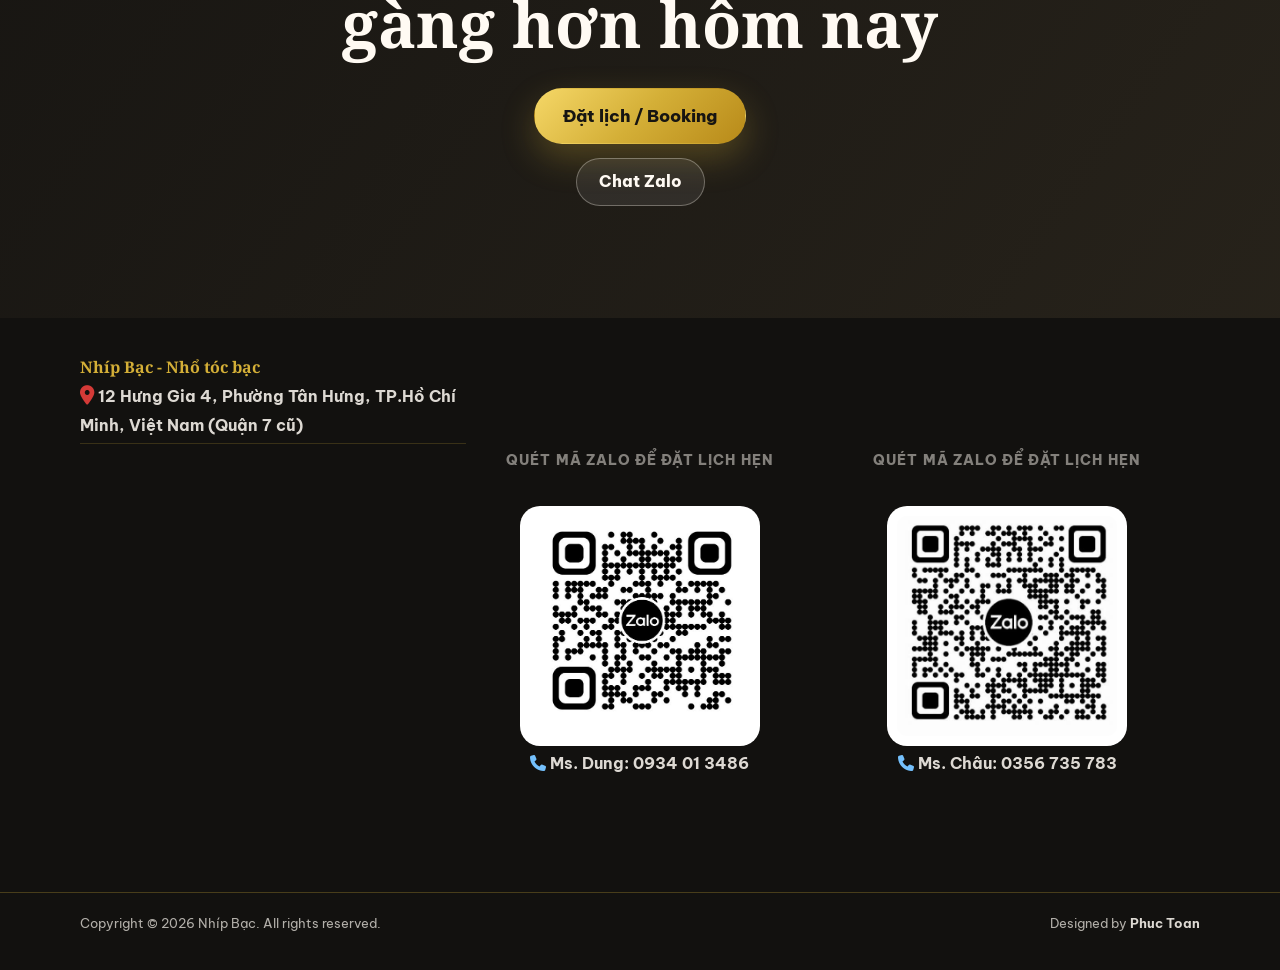
==== commit f6bfdc41: "Change copyright a little bit" ====
--- a/index.html
+++ b/index.html
@@ -273,14 +273,8 @@
       </div>
       <div class="footer-bottom">
         <div class="container footer-bottom-inner">
-          <p class="footer-copyright">
-            © <span data-year>2026</span>
-            <span data-i18n data-vi="Nhíp Bạc. Bảo lưu mọi quyền." data-en="Nhíp Bạc. All rights reserved.">Nhíp Bạc. Bảo lưu mọi quyền.</span>
-          </p>
-          <p class="footer-credit">
-            <span data-i18n data-vi="Thiết kế bởi" data-en="Design by">Thiết kế bởi</span>
-            <a class="footer-credit-name" href="https://www.facebook.com/profile.php?id=61595115082945" target="_blank" rel="noopener noreferrer">Phuc Toan</a>
-          </p>
+          <p class="footer-copyright">Copyright © <span data-year>2026</span> Nhíp Bạc. All rights reserved.</p>
+          <p class="footer-credit">Designed by <a class="footer-credit-name" href="https://www.facebook.com/profile.php?id=61595115082945" target="_blank" rel="noopener noreferrer">Phuc Toan</a></p>
         </div>
       </div>
     </footer>
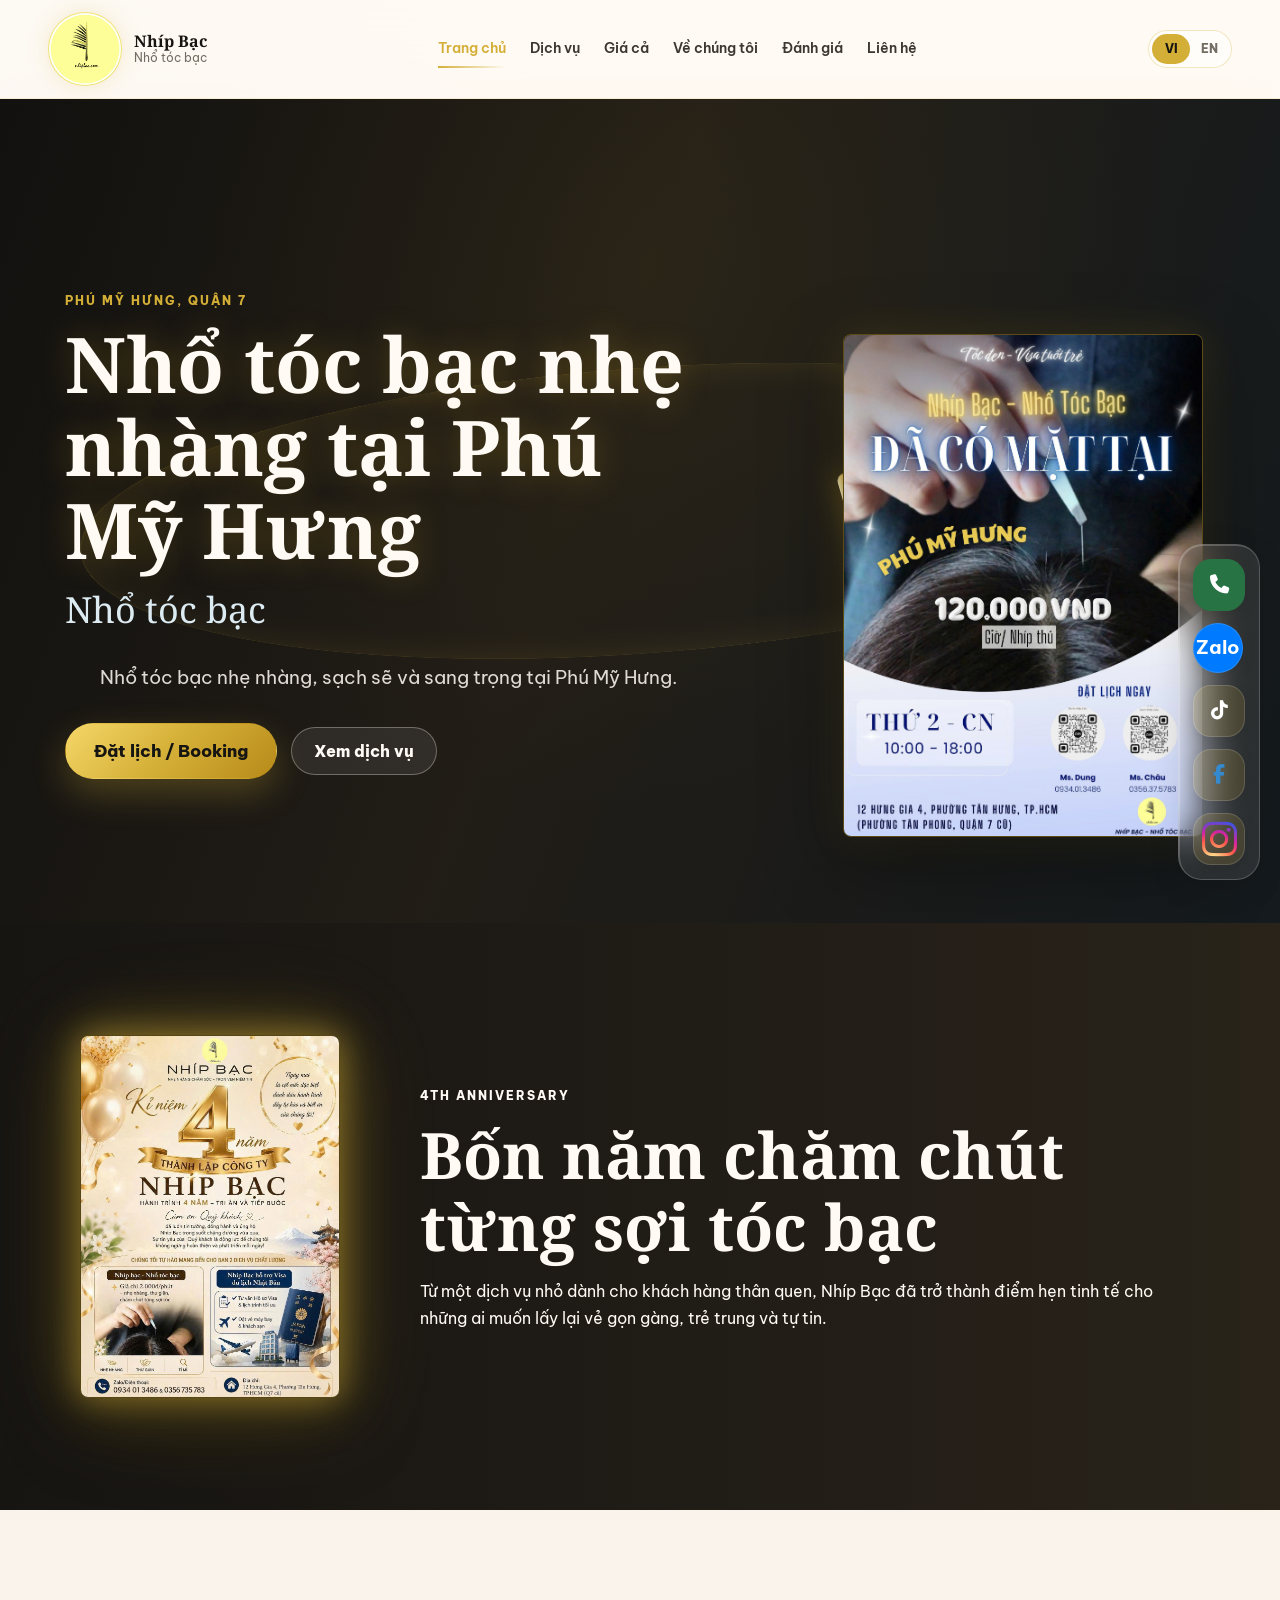
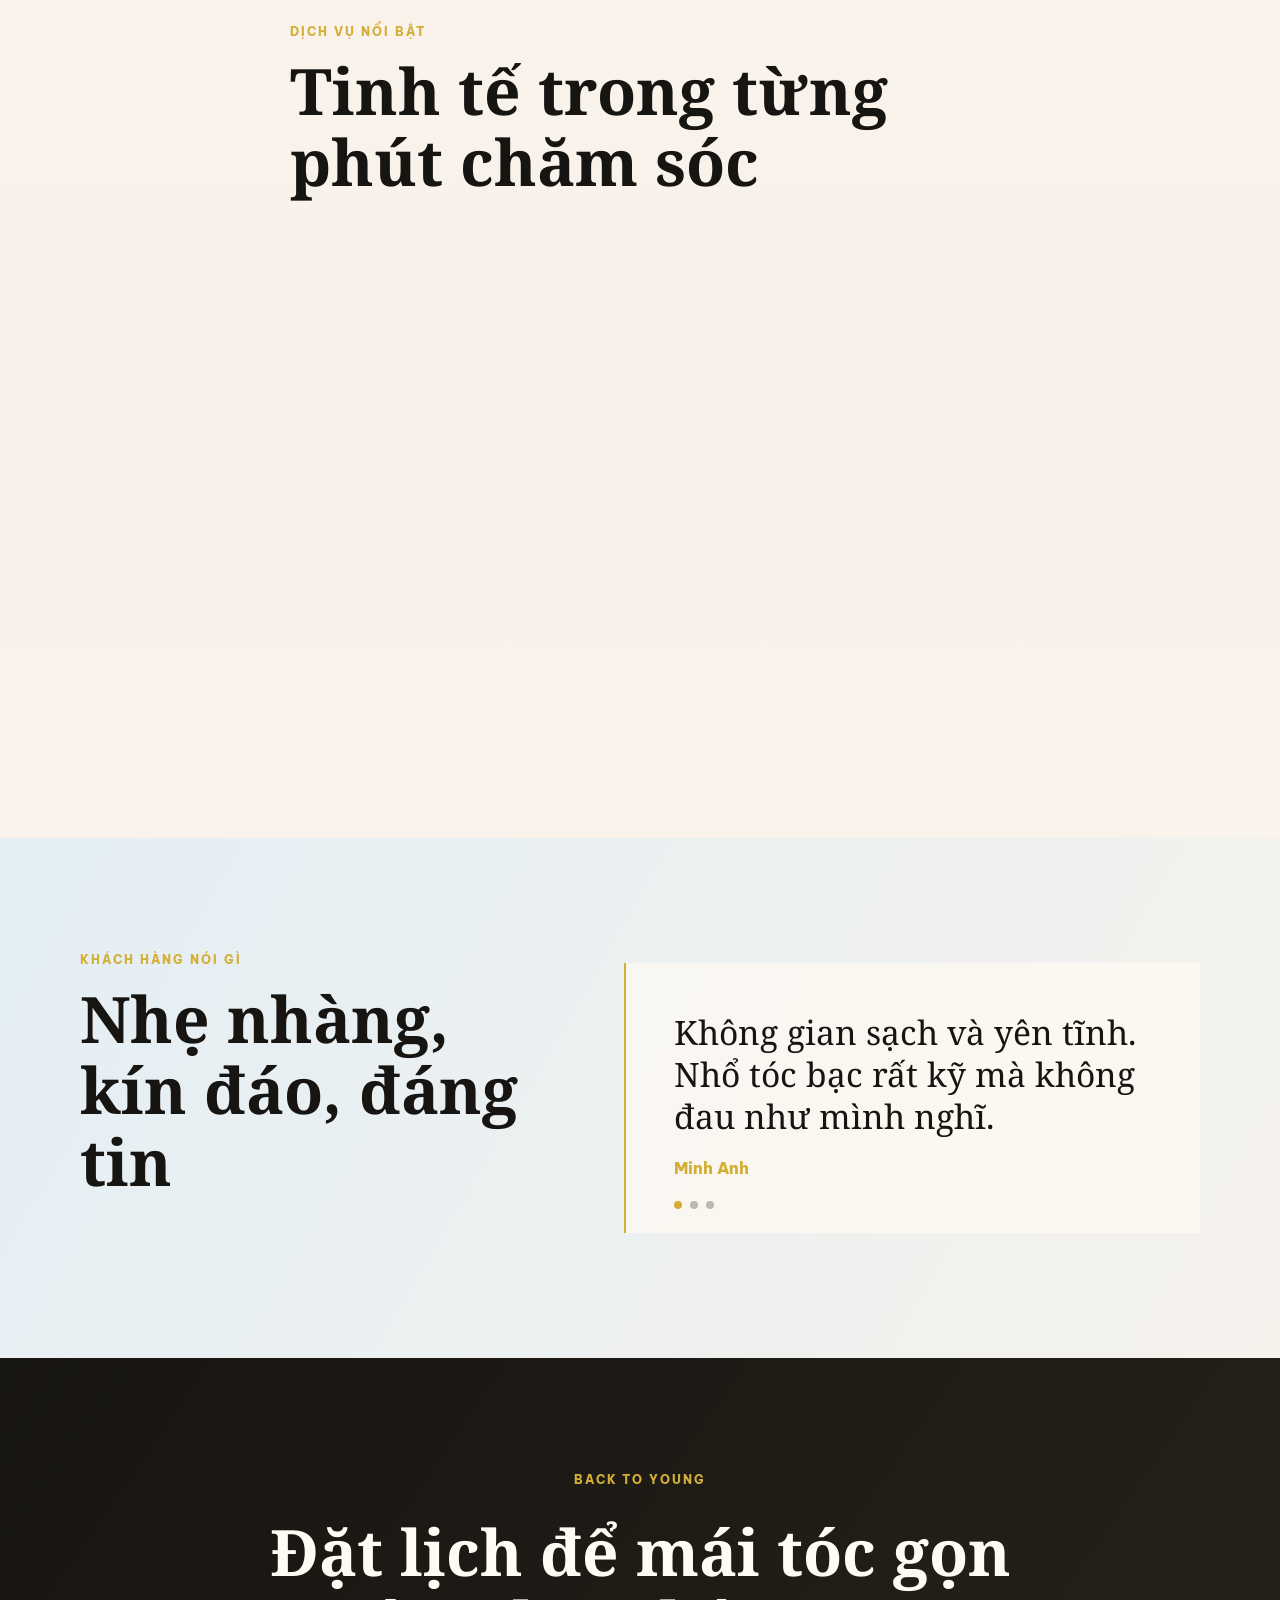
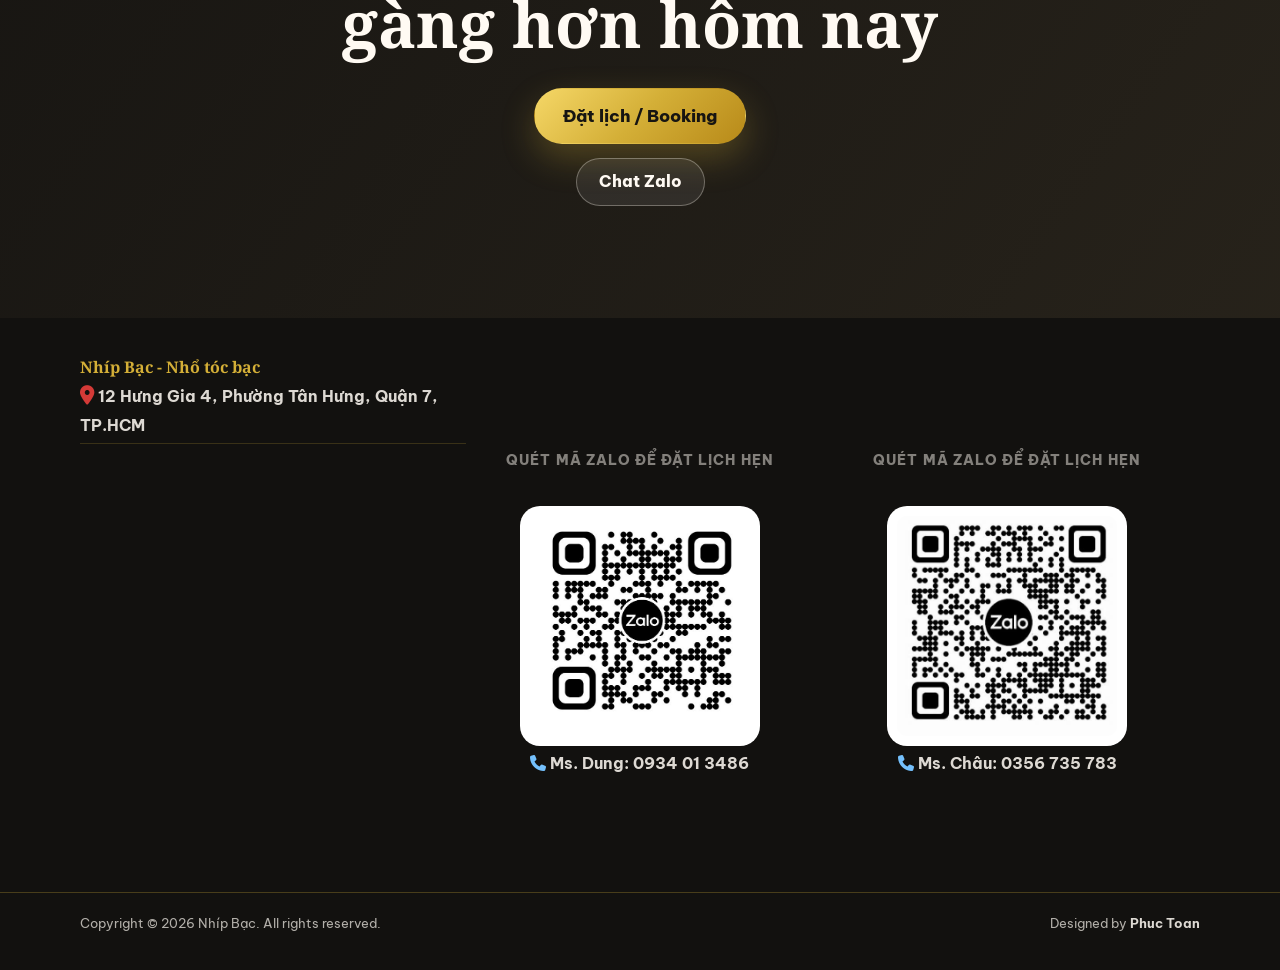
==== commit 44d66528: "seo: normalize nap and harden indexing" ====
--- a/index.html
+++ b/index.html
@@ -22,7 +22,7 @@
     <meta property="og:image" content="https://nhipbac.com/assets/nhip-bac-images/poster-lam-viec.jpg" />
     <meta name="twitter:card" content="summary_large_image" />
     <script type="application/ld+json">
-      {"@context":"https://schema.org","@type":"HairSalon","@id":"https://nhipbac.com/#business","name":"Nhíp Bạc","url":"https://nhipbac.com/","image":"https://nhipbac.com/assets/nhip-bac-images/logo.jpg","telephone":["+84934013486","+84356735783"],"priceRange":"2.000 VND/phút","address":{"@type":"PostalAddress","streetAddress":"12 Hưng Gia 4","addressLocality":"Phường Tân Hưng, Quận 7","addressRegion":"TP. Hồ Chí Minh","addressCountry":"VN"},"geo":{"@type":"GeoCoordinates","latitude":10.7324795,"longitude":106.7080122},"openingHoursSpecification":{"@type":"OpeningHoursSpecification","dayOfWeek":["Monday","Tuesday","Wednesday","Thursday","Friday","Saturday","Sunday"],"opens":"10:00","closes":"18:00"},"areaServed":["Phú Mỹ Hưng","Quận 7","TP. Hồ Chí Minh"],"hasOfferCatalog":{"@type":"OfferCatalog","name":"Dịch vụ Nhíp Bạc","itemListElement":{"@type":"Offer","price":"2000","priceCurrency":"VND","itemOffered":{"@type":"Service","name":"Nhổ tóc bạc"}}}}
+      {"@context":"https://schema.org","@type":"HairSalon","@id":"https://nhipbac.com/#business","name":"Nhíp Bạc","url":"https://nhipbac.com/","image":"https://nhipbac.com/assets/nhip-bac-images/logo.jpg","telephone":["+84934013486","+84356735783"],"priceRange":"2.000 VND/phút","address":{"@type":"PostalAddress","streetAddress":"12 Hưng Gia 4","addressLocality":"Phường Tân Hưng, Quận 7","addressRegion":"TP.HCM","addressCountry":"VN"},"geo":{"@type":"GeoCoordinates","latitude":10.7324795,"longitude":106.7080122},"openingHoursSpecification":{"@type":"OpeningHoursSpecification","dayOfWeek":["Monday","Tuesday","Wednesday","Thursday","Friday","Saturday","Sunday"],"opens":"10:00","closes":"18:00"},"areaServed":["Phú Mỹ Hưng","Quận 7","TP.HCM"],"hasOfferCatalog":{"@type":"OfferCatalog","name":"Dịch vụ Nhíp Bạc","itemListElement":{"@type":"Offer","price":"2000","priceCurrency":"VND","itemOffered":{"@type":"Service","name":"Nhổ tóc bạc"}}}}
     </script>
     <link rel="preconnect" href="https://fonts.googleapis.com" />
     <link rel="preconnect" href="https://fonts.gstatic.com" crossorigin />
@@ -218,11 +218,11 @@
 
             <span
               data-i18n
-              data-vi="12 Hưng Gia 4, Phường Tân Hưng, TP.Hồ Chí Minh, Việt Nam (Quận 7 cũ)"
-              data-en="No.12 Hung Gia 4 Street, Tan Hung Ward, Ho Chi Minh City, Viet Nam"
+              data-vi="12 Hưng Gia 4, Phường Tân Hưng, Quận 7, TP.HCM"
+              data-en="No.12, Hung Gia 4 Street, Tan Hung Ward, District 7, Ho Chi Minh City"
               
             >
-              12 Hưng Gia 4, Phường Tân Hưng, TP.Hồ Chí Minh, Việt Nam (Quận 7 cũ)
+              12 Hưng Gia 4, Phường Tân Hưng, Quận 7, TP.HCM
             </span>
              <!-- Map  -->
             <section class="map-section">
@@ -338,6 +338,6 @@
     
     <script src="assets/js/storage.js"></script>
     <script src="assets/js/main.js" defer></script>
-    <script src="https://cdn.jsdelivr.net/npm/gsap@3/dist/gsap.min.js"></script>
+    <script src="https://cdn.jsdelivr.net/npm/gsap@3/dist/gsap.min.js" defer></script>
   </body>
 </html>
--- a/assets/css/styles.css
+++ b/assets/css/styles.css
@@ -1055,6 +1055,17 @@
   min-width: 0;
 }
 
+.booking-honeypot {
+  position: absolute !important;
+  width: 1px;
+  height: 1px;
+  margin: -1px;
+  overflow: hidden;
+  clip: rect(0, 0, 0, 0);
+  white-space: nowrap;
+  border: 0;
+}
+
 .booking-cta-button {
   min-height: 56px;
   padding-inline: 28px;
@@ -1767,6 +1778,14 @@
     animation-duration: 0.001ms !important;
     animation-iteration-count: 1 !important;
     transition-duration: 0.001ms !important;
+  }
+
+  .reveal,
+  .reveal.is-visible,
+  .tilt-card:hover,
+  .tilt-card:focus-within {
+    opacity: 1 !important;
+    transform: none !important;
   }
 }
 
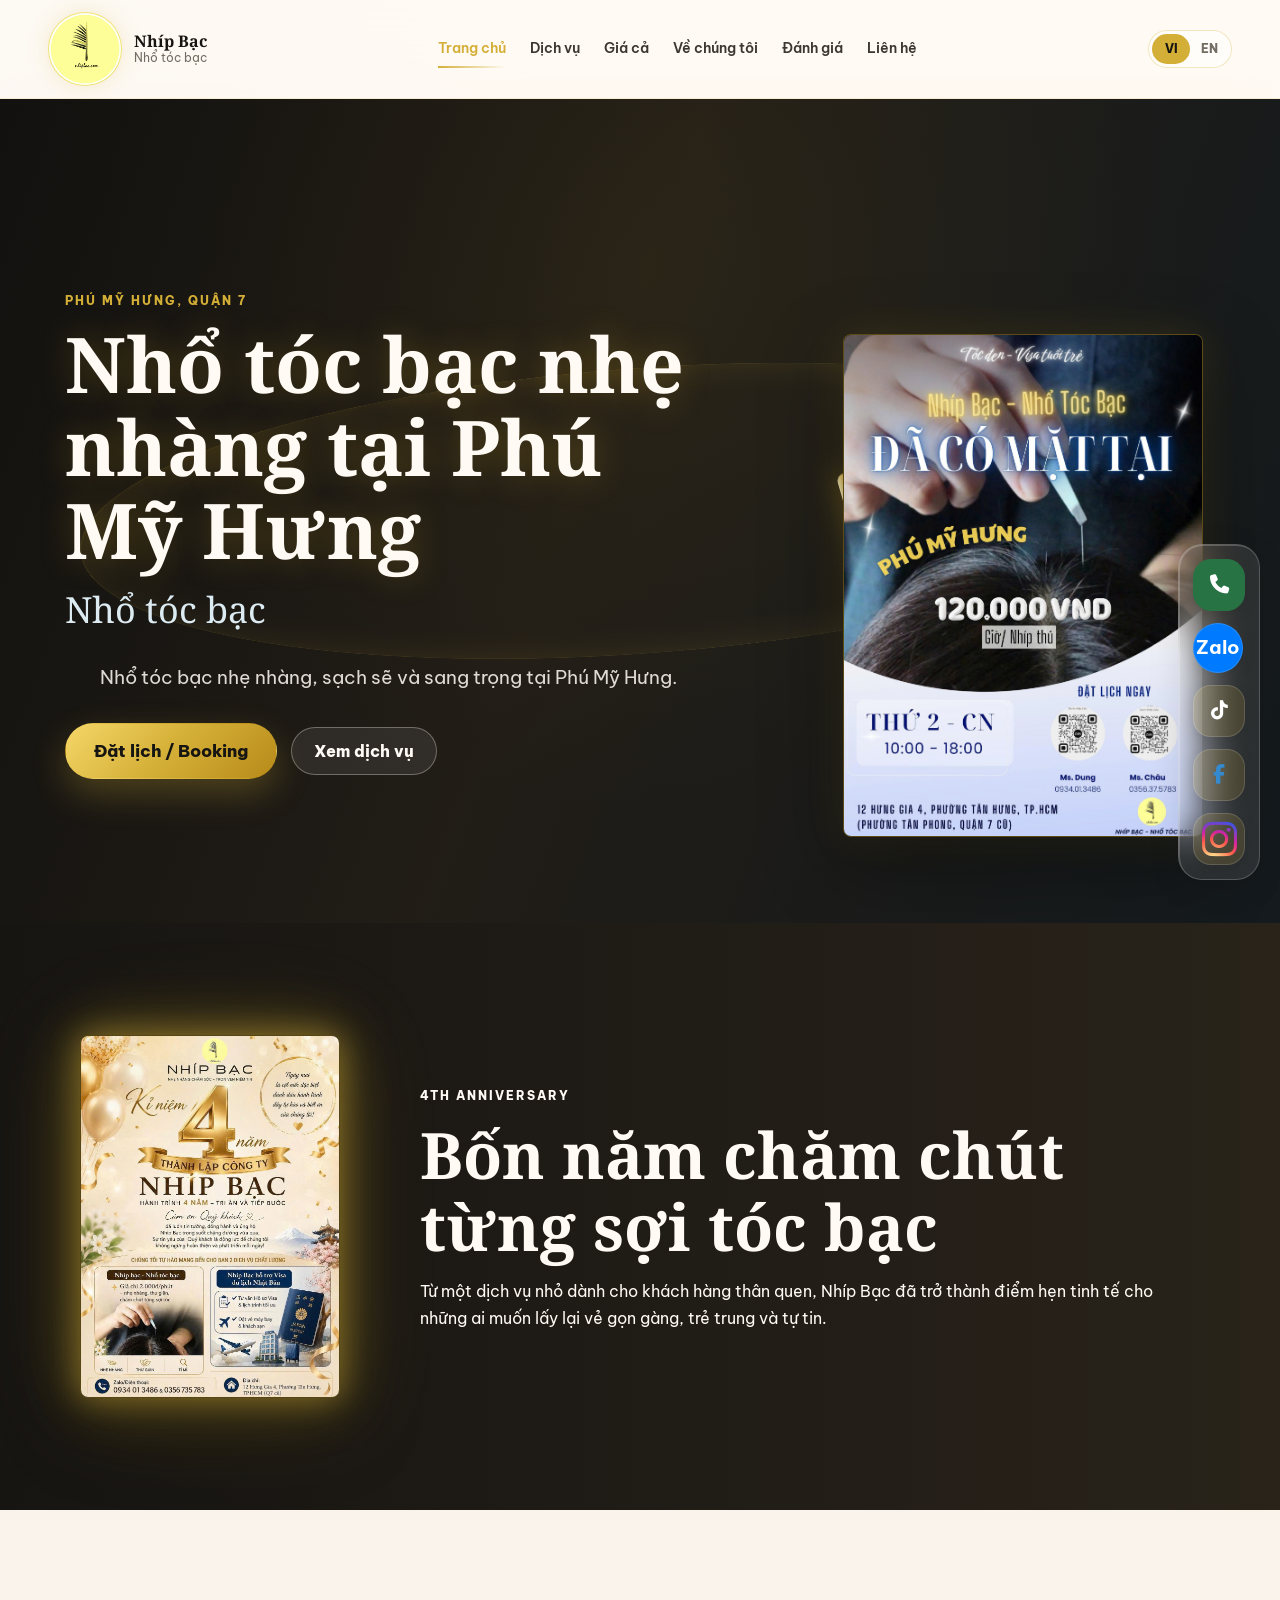
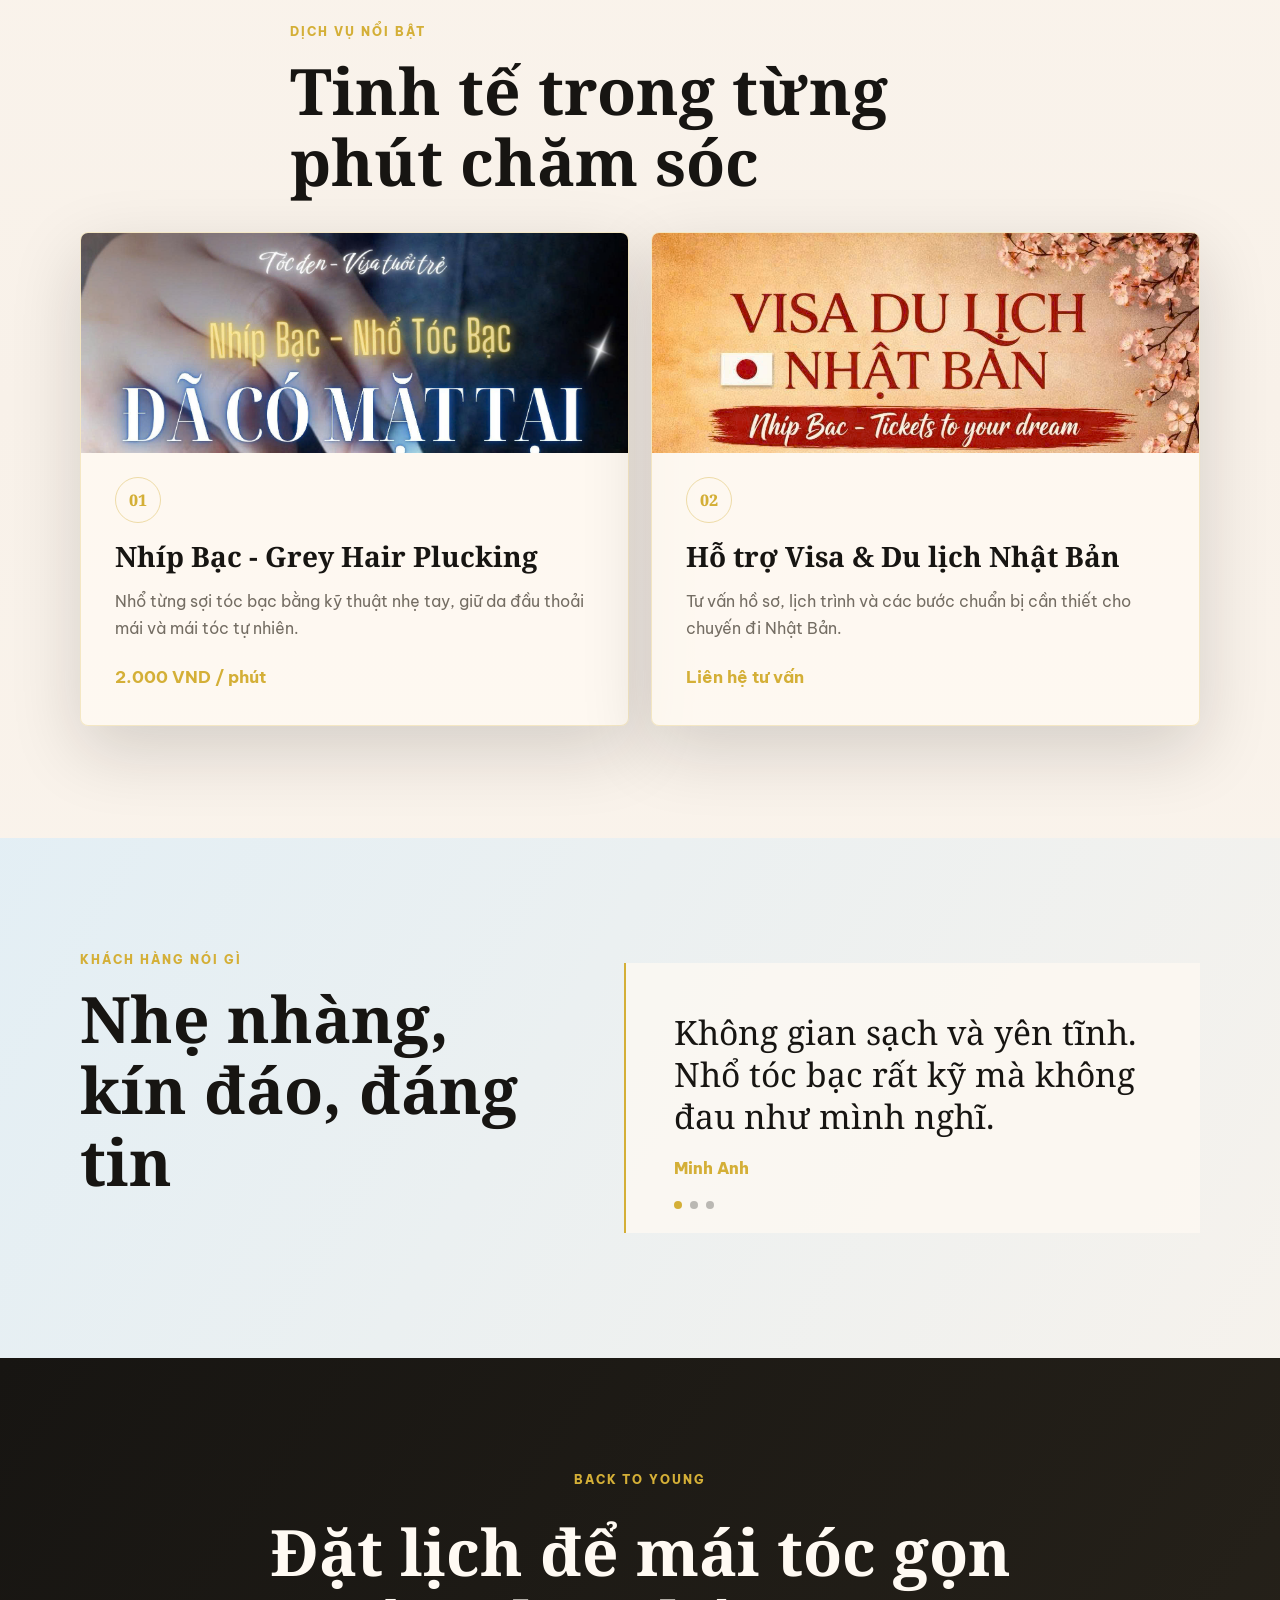
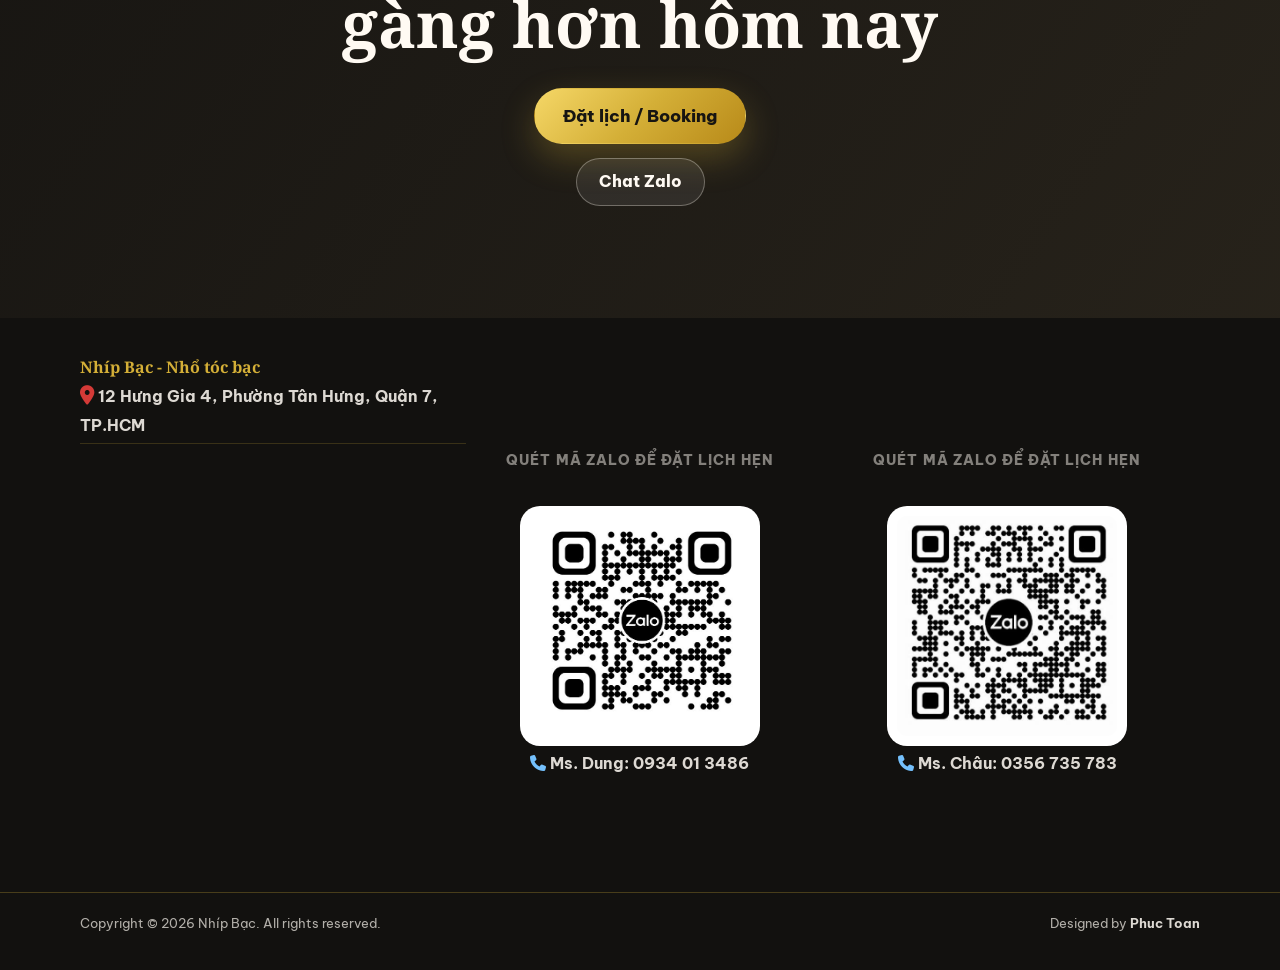
==== commit 62e34d02: "new website" ====
--- a/index.html
+++ b/index.html
@@ -274,7 +274,7 @@
       <div class="footer-bottom">
         <div class="container footer-bottom-inner">
           <p class="footer-copyright">Copyright © <span data-year>2026</span> Nhíp Bạc. All rights reserved.</p>
-          <p class="footer-credit">Designed by <a class="footer-credit-name" href="https://www.facebook.com/profile.php?id=61595115082945" target="_blank" rel="noopener noreferrer">Phuc Toan</a></p>
+          <p class="footer-credit">Designed by <a class="footer-credit-name" href="https://www.phuctoanit.id.vn/" target="_blank" rel="noopener noreferrer">Phuc Toan</a></p>
         </div>
       </div>
     </footer>
